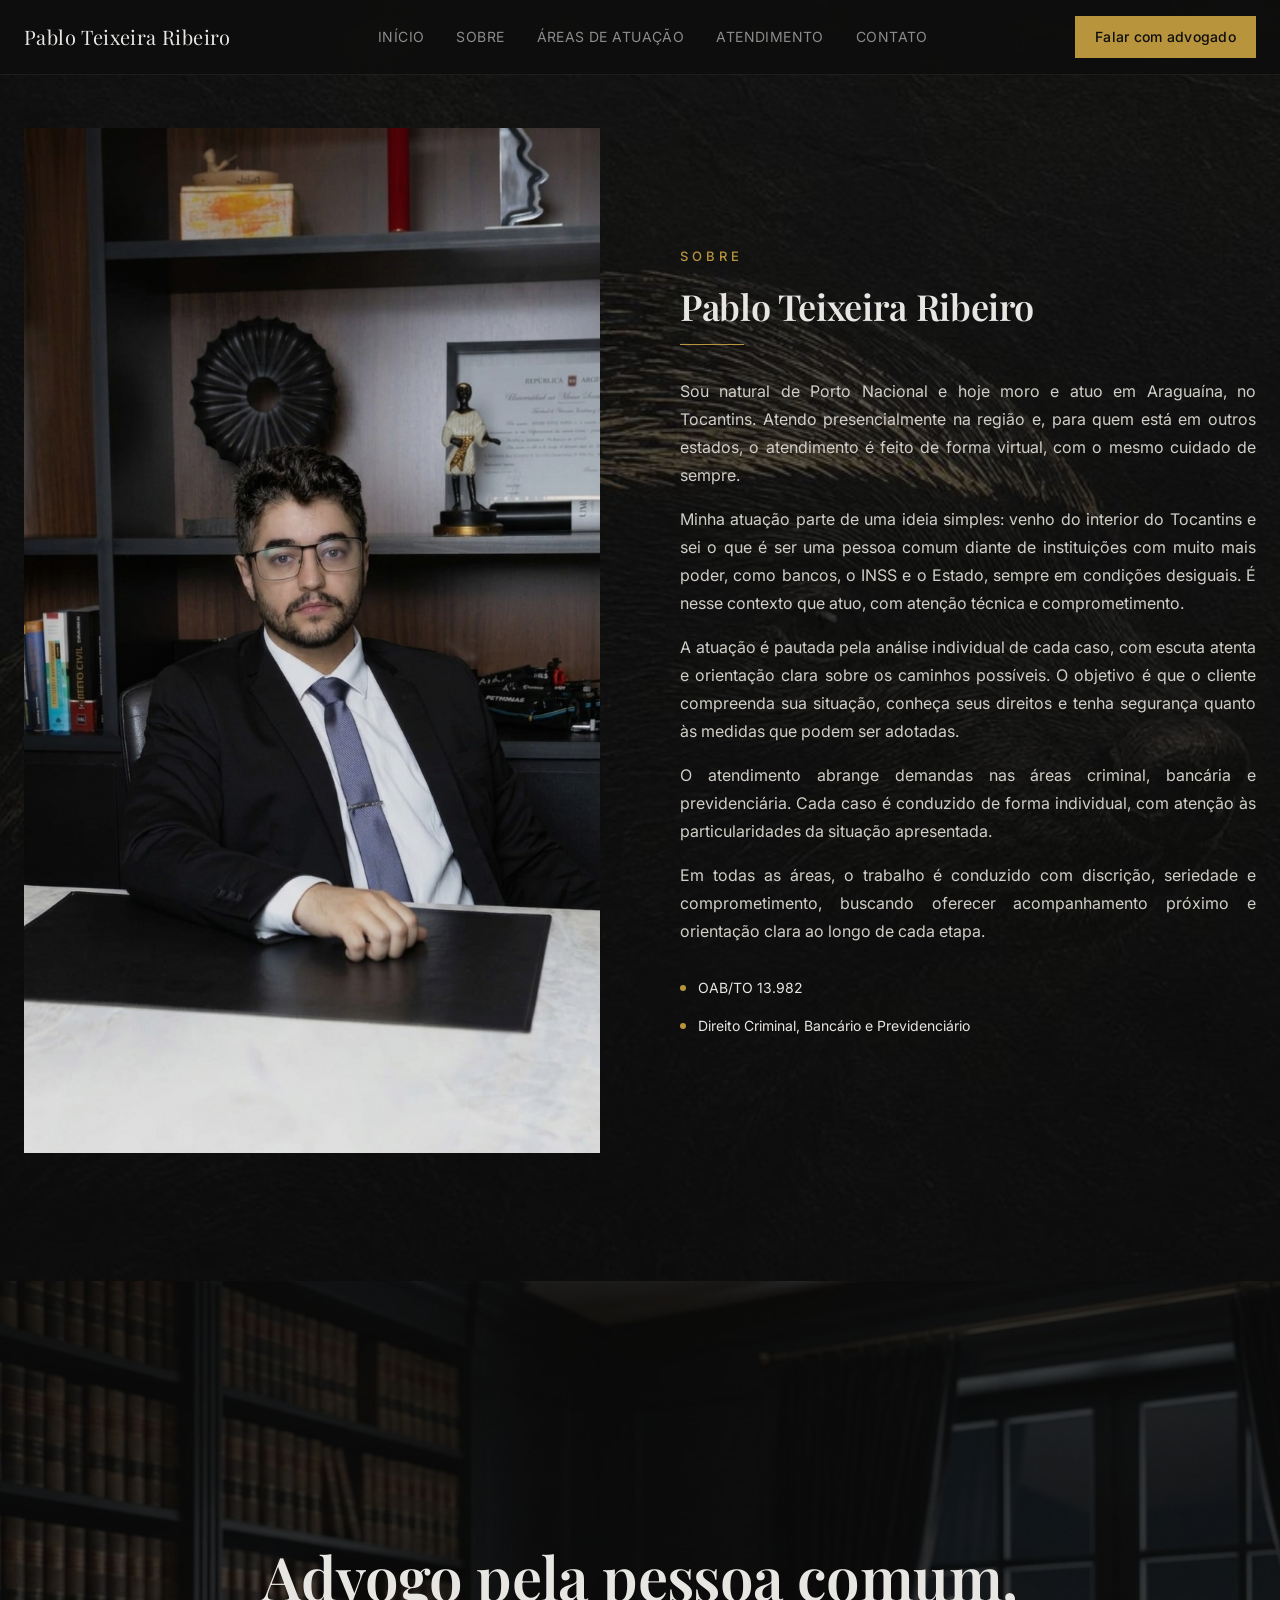
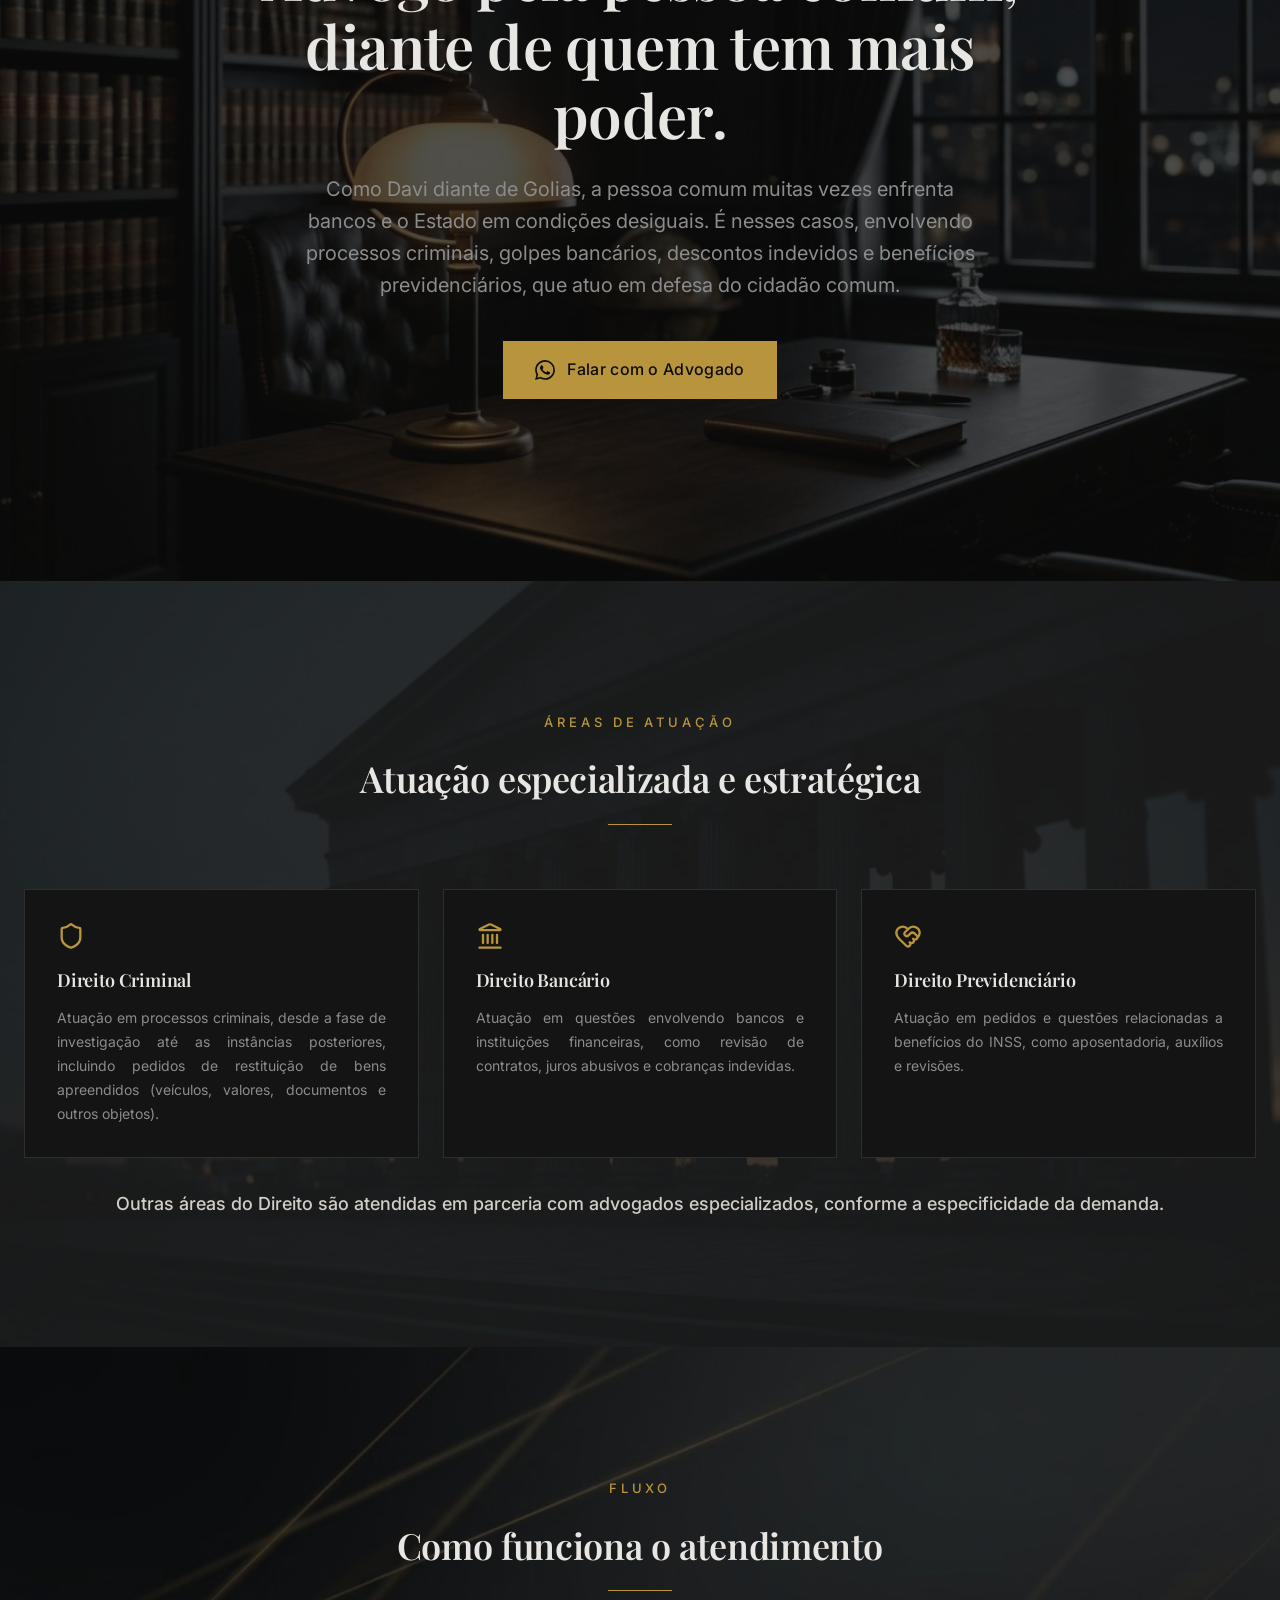
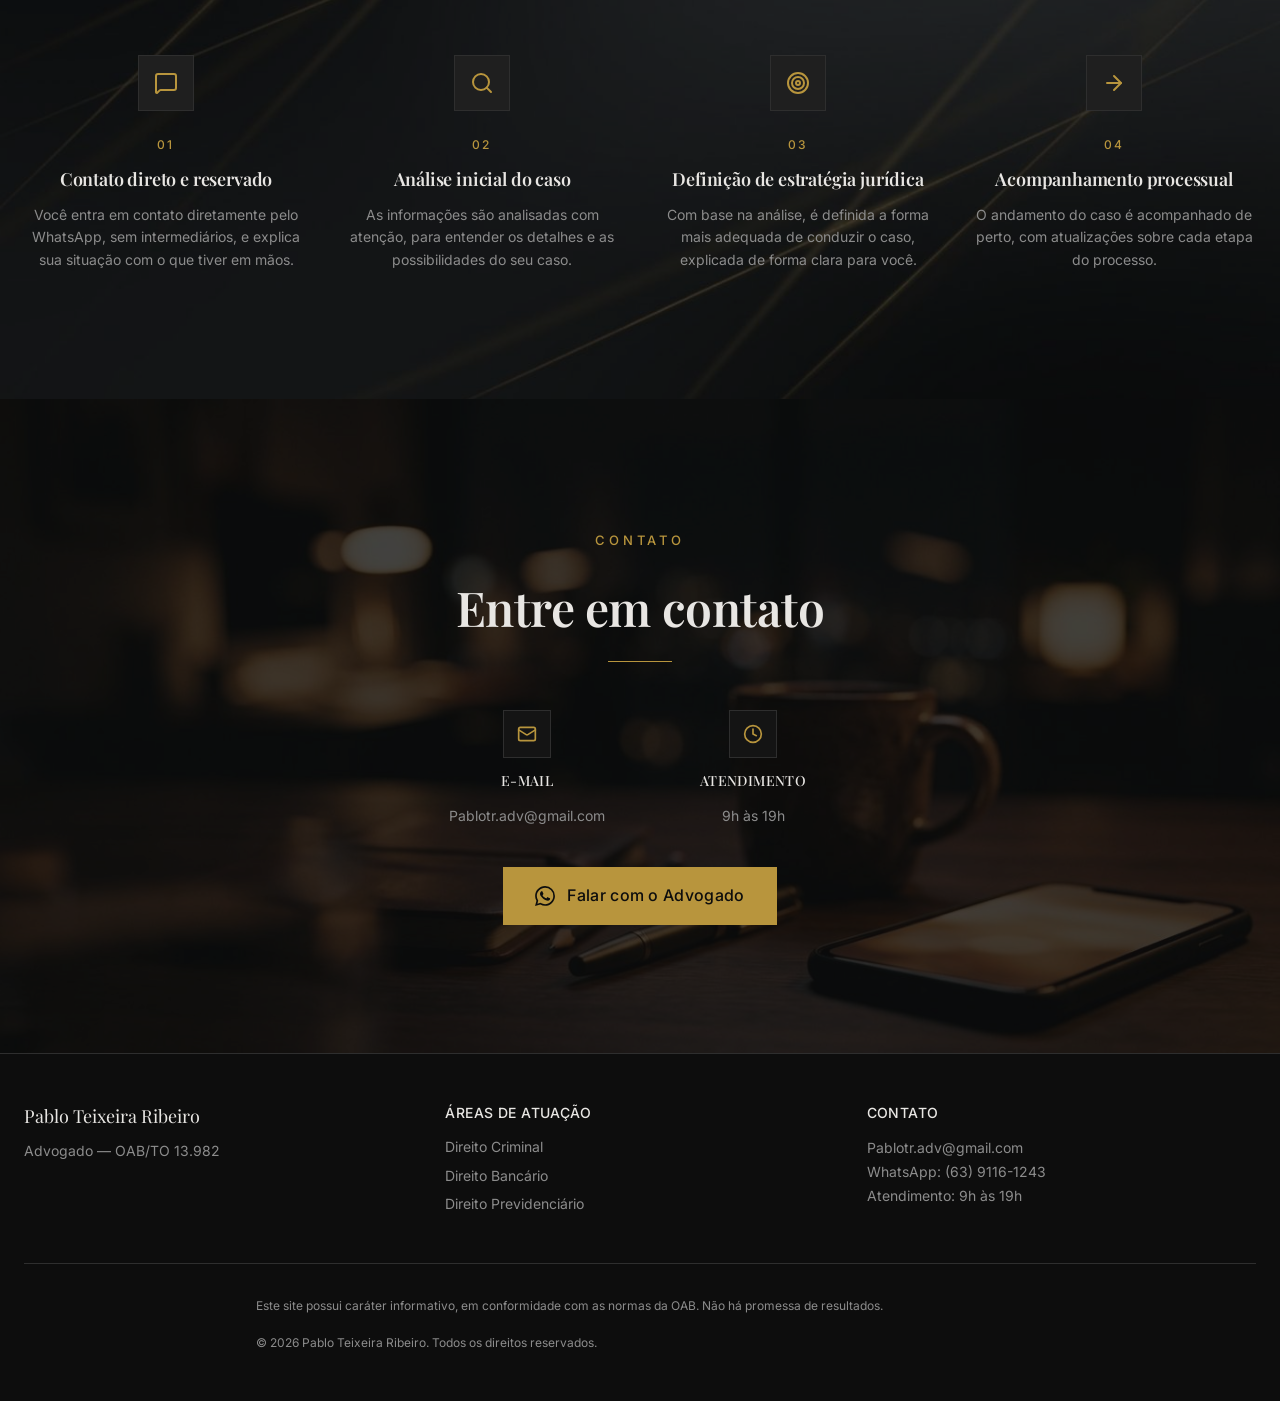
==== index.html @ 89f7073a "Add files via upload" ====
<!DOCTYPE html>
<html lang="pt-BR">
<head>
<meta charset="UTF-8">
<meta name="viewport" content="width=device-width, initial-scale=1, viewport-fit=cover">
<title>Pablo Teixeira Ribeiro | Advocacia Estratégica</title>
<meta name="description" content="Pablo Teixeira Ribeiro - Advocacia estratégica e personalizada. Defesa técnica com compromisso real com o seu caso. Entre em contato agora.">
<link rel="preconnect" href="https://fonts.googleapis.com">
<link rel="preconnect" href="https://fonts.gstatic.com" crossorigin>
<link href="https://fonts.googleapis.com/css2?family=Playfair+Display:wght@500;600;700&family=Inter:wght@400;500;600;700&display=swap" rel="stylesheet">
<style>
  :root{
    --background:#0D0D0D;
    --foreground:#E8E6E3;
    --card:#141414;
    --primary:#B8953D;
    --primary-foreground:#0D0D0D;
    --secondary:#1F1F1F;
    --secondary-foreground:#D1CEC7;
    --muted-foreground:#8C8C8C;
    --border:#2E2E2E;
    --gold:#B8953D;
    --gold-light:#C9B582;
  }
  *{box-sizing:border-box;margin:0;padding:0;}
  html{scroll-behavior:smooth;}
  body{
    font-family:'Inter',sans-serif;
    background:var(--background);
    color:var(--foreground);
    line-height:1.6;
    -webkit-font-smoothing:antialiased;
  }
  h1,h2,h3{font-family:'Playfair Display',serif;font-weight:600;letter-spacing:-0.01em;}
  a{color:inherit;text-decoration:none;}
  img{display:block;max-width:100%;}
  .wrap{max-width:1280px;margin:0 auto;padding:0 24px;}
  .eyebrow{font-size:13px;letter-spacing:0.3em;text-transform:uppercase;color:var(--gold);font-weight:500;}
  .divider{margin-top:16px;width:64px;height:1px;background:var(--gold);}
  .divider.center{margin-left:auto;margin-right:auto;}

  /* Botões */
  .btn{
    display:inline-flex;align-items:center;gap:12px;
    padding:16px 32px;font-size:16px;font-weight:500;letter-spacing:0.02em;
    border:none;cursor:pointer;transition:background .3s ease, transform .2s ease, border-color .3s ease;
  }
  .btn svg{width:20px;height:20px;flex-shrink:0;}
  .btn-primary{background:var(--primary);color:var(--primary-foreground);}
  .btn-primary:hover{background:#a8853a;}
  .btn-outline{background:transparent;color:var(--foreground);border:1px solid rgba(232,230,227,0.2);}
  .btn-outline:hover{border-color:rgba(232,230,227,0.4);background:rgba(232,230,227,0.05);}
  .btn-row{margin-top:40px;display:flex;flex-wrap:wrap;align-items:center;justify-content:center;gap:16px;}

  /* NAV */
  header{
    position:fixed;top:0;left:0;right:0;z-index:50;
    background:rgba(13,13,13,0.8);
    backdrop-filter:blur(10px);
    border-bottom:1px solid rgba(46,46,46,0.5);
  }
  nav{display:flex;align-items:center;justify-content:space-between;padding:16px 0;}
  .logo{font-family:'Playfair Display',serif;font-size:20px;letter-spacing:0.02em;color:var(--foreground);}
  .nav-links{display:none;align-items:center;gap:32px;list-style:none;}
  .nav-links a{font-size:14px;color:var(--muted-foreground);letter-spacing:0.03em;text-transform:uppercase;transition:color .3s ease;}
  .nav-links a:hover{color:var(--foreground);}
  .nav-cta{display:none;background:var(--primary);color:var(--primary-foreground);padding:10px 20px;font-size:14px;font-weight:500;letter-spacing:0.02em;}
  .nav-cta:hover{background:#a8853a;}
  .nav-toggle{background:none;border:none;color:var(--foreground);cursor:pointer;padding:4px;}
  .nav-toggle svg{width:24px;height:24px;}
  .mobile-menu{display:none;background:var(--background);border-top:1px solid rgba(46,46,46,0.5);padding:16px 24px 24px;}
  .mobile-menu.open{display:block;}
  .mobile-menu ul{list-style:none;display:flex;flex-direction:column;gap:16px;padding-top:8px;}
  .mobile-menu a{font-size:14px;color:var(--muted-foreground);letter-spacing:0.03em;text-transform:uppercase;}
  .mobile-menu .nav-cta{display:inline-flex;margin-top:16px;}
  @media (min-width:768px){
    .nav-links{display:flex;}
    .nav-cta{display:inline-flex;}
    .nav-toggle{display:none;}
  }

  /* HERO */
  .hero{
    position:relative;min-height:100vh;display:flex;align-items:center;justify-content:center;
    overflow:hidden;text-align:center;
    background:var(--background);
  }
  .hero-bg{position:absolute;inset:0;width:100%;height:100%;object-fit:cover;}
  .hero-overlay{position:absolute;inset:0;background:rgba(13,13,13,0.72);}
  .hero-inner{position:relative;z-index:1;max-width:896px;margin:0 auto;padding:80px 24px 0;}
  .hero h1{font-size:clamp(34px,5vw,60px);line-height:1.15;color:var(--foreground);}
  .hero .lead{margin-top:24px;font-size:clamp(18px,2vw,20px);color:var(--muted-foreground);max-width:672px;margin-left:auto;margin-right:auto;line-height:1.6;}

  section{padding:96px 0;}
  @media (min-width:768px){ section{padding:128px 0;} }
  .bg-secondary{background:var(--secondary);}

  /* SOBRE */
  .sobre-section{position:relative;overflow:hidden;}
  .sobre-bg{position:absolute;inset:0;width:100%;height:100%;object-fit:cover;opacity:0.6;}
  .sobre-overlay{position:absolute;inset:0;background:rgba(13,13,13,0.35);}
  .about-grid{position:relative;z-index:1;display:grid;grid-template-columns:1fr;gap:48px;align-items:center;}
  .about-photo{position:relative;overflow:hidden;}
  .about-photo img{width:100%;height:auto;display:block;}
  .about-photo::after{content:'';position:absolute;inset:0;background:rgba(13,13,13,0.1);}
  .about-content h2{margin-top:16px;font-size:clamp(28px,3.2vw,36px);color:var(--foreground);line-height:1.2;}
  .about-content p{margin-top:32px;color:var(--secondary-foreground);text-align:left;line-height:1.75;}
  .about-content p + p{margin-top:16px;}
  .credentials{margin-top:32px;display:flex;flex-direction:column;gap:16px;}
  .credential{display:flex;align-items:center;gap:12px;}
  .credential .dot{width:6px;height:6px;border-radius:50%;background:var(--gold);flex-shrink:0;}
  .credential span{font-size:14px;color:var(--foreground);}
  @media (min-width:768px){
    .about-grid{grid-template-columns:1fr 1fr;gap:80px;}
    .about-content p{text-align:justify;hyphens:auto;}
  }

  /* AUTORIDADE */
  .authority{position:relative;overflow:hidden;text-align:center;background:var(--card);border-top:1px solid var(--border);border-bottom:1px solid var(--border);}
  .authority-inner{position:relative;z-index:1;max-width:768px;margin:0 auto;padding:0 24px;}
  .authority h2{margin-top:32px;font-size:clamp(24px,3vw,36px);line-height:1.4;color:var(--foreground);}
  .authority .btn-row{margin-top:40px;justify-content:center;}

  /* SECTION HEAD */
  .section-head{text-align:center;margin-bottom:64px;}
  .section-head h2{margin-top:16px;font-size:clamp(28px,3.2vw,36px);color:var(--foreground);}

  /* ÁREAS */
  .areas-section{position:relative;overflow:hidden;}
  .areas-bg{position:absolute;inset:0;width:100%;height:100%;object-fit:cover;}
  .areas-overlay{position:absolute;inset:0;background:rgba(31,31,31,0.82);}
  .areas-section .wrap{position:relative;z-index:1;}
  .areas-grid{display:flex;flex-wrap:wrap;justify-content:center;gap:24px;}
  .area-card{background:var(--card);border:1px solid var(--border);padding:32px;transition:border-color .5s ease;flex:1 1 100%;}
  .area-card:hover{border-color:rgba(184,149,61,0.4);}
  .area-card.highlight{border-color:rgba(184,149,61,0.3);box-shadow:0 0 0 1px rgba(184,149,61,0.1);}
  .area-top{display:flex;align-items:center;gap:12px;margin-bottom:16px;}
  .area-top svg{width:28px;height:28px;color:var(--gold);flex-shrink:0;}
  .area-badge{font-size:11px;letter-spacing:0.08em;text-transform:uppercase;color:var(--gold-light);background:rgba(184,149,61,0.1);padding:2px 8px;}
  .area-card h3{font-size:18px;color:var(--foreground);margin-bottom:12px;}
  .area-card p{font-size:14px;color:var(--muted-foreground);line-height:1.7;text-align:left;}
  .areas-note{margin-top:32px;text-align:center;font-size:18px;color:var(--secondary-foreground);font-weight:500;}
  @media (min-width:640px){ .area-card{flex:1 1 calc(50% - 12px);max-width:calc(50% - 12px);} .area-card p{text-align:justify;hyphens:auto;} }
  @media (min-width:1024px){ .area-card{flex:1 1 calc(33.333% - 16px);max-width:calc(33.333% - 16px);} }

  /* DIFERENCIAIS */
  .atendimento-section{position:relative;overflow:hidden;}
  .atendimento-bg{position:absolute;inset:0;width:100%;height:100%;object-fit:cover;}
  .atendimento-overlay{position:absolute;inset:0;background:rgba(13,13,13,0.55);}
  .atendimento-section .wrap{position:relative;z-index:1;}
  .diff-intro{max-width:768px;margin:0 auto 96px;text-align:center;}
  .diff-intro h2{margin-top:16px;font-size:clamp(28px,3.2vw,36px);color:var(--foreground);line-height:1.3;}
  .diff-intro p{margin-top:32px;color:var(--muted-foreground);text-align:left;line-height:1.75;}
  .diff-intro p + p{margin-top:16px;}
  .steps-grid{display:grid;grid-template-columns:1fr;gap:32px;}
  .step-card{text-align:center;}
  .step-icon{margin:0 auto;width:56px;height:56px;background:var(--secondary);border:1px solid var(--border);display:flex;align-items:center;justify-content:center;margin-bottom:20px;}
  .step-icon svg{width:24px;height:24px;color:var(--gold);}
  .step-num{font-size:12px;color:var(--gold);letter-spacing:0.2em;font-weight:500;}
  .step-card h3{margin-top:8px;font-size:18px;color:var(--foreground);}
  .step-card p{margin-top:10px;font-size:14px;color:var(--muted-foreground);line-height:1.6;}
  @media (min-width:640px){ .steps-grid{grid-template-columns:1fr 1fr;} .diff-intro p{text-align:justify;hyphens:auto;} }
  @media (min-width:1024px){ .steps-grid{grid-template-columns:repeat(4,1fr);} }

  /* CONTATO */
  .contato-section{position:relative;overflow:hidden;}
  .contato-bg{position:absolute;inset:0;width:100%;height:100%;object-fit:cover;}
  .contato-overlay{position:absolute;inset:0;background:rgba(13,13,13,0.78);}
  .contato-section .wrap{position:relative;z-index:1;}
  .contact-section{text-align:center;}
  .contact-section h2{margin-top:16px;font-size:clamp(28px,4vw,48px);color:var(--foreground);}
  .contact-grid{margin-top:48px;display:grid;grid-template-columns:1fr;gap:32px;max-width:420px;margin-left:auto;margin-right:auto;}
  .contact-item{display:flex;flex-direction:column;align-items:center;gap:12px;}
  .contact-icon{width:48px;height:48px;background:var(--card);border:1px solid var(--border);display:flex;align-items:center;justify-content:center;}
  .contact-icon svg{width:20px;height:20px;color:var(--gold);}
  .contact-item h3{font-size:14px;font-weight:500;color:var(--foreground);text-transform:uppercase;letter-spacing:0.03em;}
  .contact-item p, .contact-item a{font-size:14px;color:var(--muted-foreground);}
  .contact-item a:hover{color:var(--foreground);}
  @media (min-width:640px){ .contact-grid{grid-template-columns:1fr 1fr;} }

  /* FOOTER */
  footer{padding:48px 0;border-top:1px solid var(--border);background:var(--background);}
  .footer-grid{display:grid;grid-template-columns:1fr;gap:32px;}
  .footer-brand span{font-family:'Playfair Display',serif;font-size:18px;color:var(--foreground);}
  .footer-brand p{margin-top:8px;font-size:14px;color:var(--muted-foreground);}
  .footer-col h4{font-size:14px;font-weight:500;color:var(--foreground);text-transform:uppercase;letter-spacing:0.03em;margin-bottom:12px;}
  .footer-col ul{list-style:none;display:flex;flex-direction:column;gap:6px;font-size:14px;color:var(--muted-foreground);}
  .footer-col p{font-size:14px;color:var(--muted-foreground);line-height:1.7;}
  .footer-col a:hover{color:var(--foreground);}
  .footer-bottom{margin-top:48px;padding-top:32px;border-top:1px solid var(--border);text-align:center;}
  .footer-bottom p{font-size:12px;color:var(--muted-foreground);line-height:1.7;max-width:768px;margin:0 auto;text-align:left;}
  .footer-bottom .copy{margin-top:16px;font-size:12px;color:var(--muted-foreground);}
  @media (min-width:640px){ .footer-grid{grid-template-columns:1fr 1fr;} .footer-bottom p{text-align:justify;hyphens:auto;} }
  @media (min-width:1024px){ .footer-grid{grid-template-columns:1fr 1fr 1fr;} }
</style>
</head>
<body>

<header>
  <div class="wrap">
    <nav>
      <a href="#inicio" class="logo">Pablo Teixeira Ribeiro</a>
      <ul class="nav-links">
        <li><a href="#inicio">Início</a></li>
        <li><a href="#sobre">Sobre</a></li>
        <li><a href="#areas">Áreas de Atuação</a></li>
        <li><a href="#atendimento">Atendimento</a></li>
        <li><a href="#contato">Contato</a></li>
      </ul>
      <a href="#contato" class="nav-cta">Falar com advogado</a>
      <button type="button" class="nav-toggle" id="navToggle" aria-label="Abrir menu">
        <svg id="iconMenu" viewBox="0 0 24 24" fill="none" stroke="currentColor" stroke-width="2" stroke-linecap="round" stroke-linejoin="round"><path d="M4 5h16"/><path d="M4 12h16"/><path d="M4 19h16"/></svg>
        <svg id="iconClose" viewBox="0 0 24 24" fill="none" stroke="currentColor" stroke-width="2" stroke-linecap="round" stroke-linejoin="round" style="display:none;"><path d="M18 6 6 18"/><path d="m6 6 12 12"/></svg>
      </button>
    </nav>
  </div>
  <div class="mobile-menu" id="mobileMenu">
    <ul>
      <li><a href="#inicio">Início</a></li>
      <li><a href="#sobre">Sobre</a></li>
      <li><a href="#areas">Áreas de Atuação</a></li>
      <li><a href="#atendimento">Atendimento</a></li>
      <li><a href="#contato">Contato</a></li>
    </ul>
    <a href="#contato" class="nav-cta">Falar com advogado</a>
  </div>
</header>

<section id="sobre" class="sobre-section">
  <img class="sobre-bg" src="[data-uri]" alt="">
  <div class="sobre-overlay"></div>
  <div class="wrap about-grid">
    <div class="about-photo">
      <img src="[data-uri]" alt="Retrato profissional do advogado">
    </div>
    <div class="about-content">
      <span class="eyebrow">Sobre</span>
      <h2>Pablo Teixeira Ribeiro</h2>
      <div class="divider"></div>
      <p>Sou natural de Porto Nacional e hoje moro e atuo em Araguaína, no Tocantins. Atendo presencialmente na região e, para quem está em outros estados, o atendimento é feito de forma virtual, com o mesmo cuidado de sempre.</p>
      <p>Minha atuação parte de uma ideia simples: venho do interior do Tocantins e sei o que é ser uma pessoa comum diante de instituições com muito mais poder, como bancos, o INSS e o Estado, sempre em condições desiguais. É nesse contexto que atuo, com atenção técnica e comprometimento.</p>
      <p>A atuação é pautada pela análise individual de cada caso, com escuta atenta e orientação clara sobre os caminhos possíveis. O objetivo é que o cliente compreenda sua situação, conheça seus direitos e tenha segurança quanto às medidas que podem ser adotadas.</p>
      <p>O atendimento abrange demandas nas áreas criminal, bancária e previdenciária. Cada caso é conduzido de forma individual, com atenção às particularidades da situação apresentada.</p>
      <p>Em todas as áreas, o trabalho é conduzido com discrição, seriedade e comprometimento, buscando oferecer acompanhamento próximo e orientação clara ao longo de cada etapa.</p>
      <div class="credentials">
        <div class="credential"><div class="dot"></div><span>OAB/TO 13.982</span></div>
        <div class="credential"><div class="dot"></div><span>Direito Criminal, Bancário e Previdenciário</span></div>
      </div>
    </div>
  </div>
</section>

<section id="inicio" class="hero">
  <img class="hero-bg" src="[data-uri]" alt="">
  <div class="hero-overlay"></div>
  <div class="hero-inner">
    <h1>Advogo pela pessoa comum, diante de quem tem mais poder.</h1>
    <p class="lead">Como Davi diante de Golias, a pessoa comum muitas vezes enfrenta bancos e o Estado em condições desiguais. É nesses casos, envolvendo processos criminais, golpes bancários, descontos indevidos e benefícios previdenciários, que atuo em defesa do cidadão comum.</p>
    <div class="btn-row">
      <a class="btn btn-primary" href="https://wa.me/556391161243" target="_blank" rel="noopener noreferrer">
        <svg viewBox="0 0 24 24" fill="currentColor"><path d="M17.472 14.382c-.297-.149-1.758-.867-2.03-.967-.273-.099-.471-.148-.67.15-.197.297-.767.966-.94 1.164-.173.199-.347.223-.644.075-.297-.15-1.255-.463-2.39-1.475-.883-.788-1.48-1.761-1.653-2.059-.173-.297-.018-.458.13-.606.134-.133.298-.347.446-.52.149-.174.198-.298.298-.497.099-.198.05-.371-.025-.52-.075-.149-.669-1.612-.916-2.207-.242-.579-.487-.5-.669-.51-.173-.008-.371-.01-.57-.01-.198 0-.52.074-.792.372-.272.297-1.04 1.016-1.04 2.479 0 1.462 1.065 2.875 1.213 3.074.149.198 2.096 3.2 5.077 4.487.709.306 1.262.489 1.694.625.712.227 1.36.195 1.871.118.571-.085 1.758-.719 2.006-1.413.248-.694.248-1.289.173-1.413-.074-.124-.272-.198-.57-.347m-5.421 7.403h-.004a9.87 9.87 0 01-5.031-1.378l-.361-.214-3.741.982.998-3.648-.235-.374a9.86 9.86 0 01-1.51-5.26c.001-5.45 4.436-9.884 9.888-9.884 2.64 0 5.122 1.03 6.988 2.898a9.825 9.825 0 012.893 6.994c-.003 5.45-4.437 9.884-9.885 9.884m8.413-18.297A11.815 11.815 0 0012.05 0C5.495 0 .16 5.335.157 11.892c0 2.096.547 4.142 1.588 5.945L.057 24l6.305-1.654a11.882 11.882 0 005.683 1.448h.005c6.554 0 11.89-5.335 11.893-11.893a11.821 11.821 0 00-3.48-8.413z"/></svg>
        Falar com o Advogado
      </a>
    </div>
  </div>
</section>

<section id="areas" class="bg-secondary areas-section">
  <img class="areas-bg" src="[data-uri]" alt="">
  <div class="areas-overlay"></div>
  <div class="wrap">
    <div class="section-head">
      <span class="eyebrow">Áreas de Atuação</span>
      <h2>Atuação especializada e estratégica</h2>
      <div class="divider center"></div>
    </div>
    <div class="areas-grid">
      <div class="area-card">
        <div class="area-top">
          <svg viewBox="0 0 24 24" fill="none" stroke="currentColor" stroke-width="2" stroke-linecap="round" stroke-linejoin="round"><path d="M20 13c0 5-3.5 7.5-7.66 8.95a1 1 0 0 1-.67-.01C7.5 20.5 4 18 4 13V6a1 1 0 0 1 1-1c2 0 4.5-1.2 6.24-2.72a1.17 1.17 0 0 1 1.52 0C14.51 3.81 17 5 19 5a1 1 0 0 1 1 1z"/></svg>
        </div>
        <h3>Direito Criminal</h3>
        <p>Atuação em processos criminais, desde a fase de investigação até as instâncias posteriores, incluindo pedidos de restituição de bens apreendidos (veículos, valores, documentos e outros objetos).</p>
      </div>
      <div class="area-card">
        <div class="area-top">
          <svg viewBox="0 0 24 24" fill="none" stroke="currentColor" stroke-width="2" stroke-linecap="round" stroke-linejoin="round"><path d="M10 18v-7"/><path d="M11.119 2.205a2 2 0 0 1 1.762 0l7.84 3.846A.5.5 0 0 1 20.5 7h-17a.5.5 0 0 1-.22-.949z"/><path d="M14 18v-7"/><path d="M18 18v-7"/><path d="M3 22h18"/><path d="M6 18v-7"/></svg>
        </div>
        <h3>Direito Bancário</h3>
        <p>Atuação em questões envolvendo bancos e instituições financeiras, como revisão de contratos, juros abusivos e cobranças indevidas.</p>
      </div>
      <div class="area-card">
        <div class="area-top">
          <svg viewBox="0 0 24 24" fill="none" stroke="currentColor" stroke-width="2" stroke-linecap="round" stroke-linejoin="round"><path d="M19.414 14.414C21 12.828 22 11.5 22 9.5a5.5 5.5 0 0 0-9.591-3.676.6.6 0 0 1-.818.001A5.5 5.5 0 0 0 2 9.5c0 2.3 1.5 4 3 5.5l5.535 5.362a2 2 0 0 0 2.879.052 2.12 2.12 0 0 0-.004-3 2.124 2.124 0 1 0 3-3 2.124 2.124 0 0 0 3.004 0 2 2 0 0 0 0-2.828l-1.881-1.882a2.41 2.41 0 0 0-3.409 0l-1.71 1.71a2 2 0 0 1-2.828 0 2 2 0 0 1 0-2.828l2.823-2.762"/></svg>
        </div>
        <h3>Direito Previdenciário</h3>
        <p>Atuação em pedidos e questões relacionadas a benefícios do INSS, como aposentadoria, auxílios e revisões.</p>
      </div>
    </div>
    <p class="areas-note">Outras áreas do Direito são atendidas em parceria com advogados especializados, conforme a especificidade da demanda.</p>
  </div>
</section>

<section id="atendimento" class="atendimento-section">
  <img class="atendimento-bg" src="[data-uri]" alt="">
  <div class="atendimento-overlay"></div>
  <div class="wrap">
    <div class="section-head">
      <span class="eyebrow">Fluxo</span>
      <h2>Como funciona o atendimento</h2>
      <div class="divider center"></div>
    </div>
    <div class="steps-grid">
      <div class="step-card">
        <div class="step-icon"><svg viewBox="0 0 24 24" fill="none" stroke="currentColor" stroke-width="2" stroke-linecap="round" stroke-linejoin="round"><path d="M22 17a2 2 0 0 1-2 2H6.828a2 2 0 0 0-1.414.586l-2.202 2.202A.71.71 0 0 1 2 21.286V5a2 2 0 0 1 2-2h16a2 2 0 0 1 2 2z"/></svg></div>
        <span class="step-num">01</span>
        <h3>Contato direto e reservado</h3>
        <p>Você entra em contato diretamente pelo WhatsApp, sem intermediários, e explica sua situação com o que tiver em mãos.</p>
      </div>
      <div class="step-card">
        <div class="step-icon"><svg viewBox="0 0 24 24" fill="none" stroke="currentColor" stroke-width="2" stroke-linecap="round" stroke-linejoin="round"><path d="m21 21-4.34-4.34"/><circle cx="11" cy="11" r="8"/></svg></div>
        <span class="step-num">02</span>
        <h3>Análise inicial do caso</h3>
        <p>As informações são analisadas com atenção, para entender os detalhes e as possibilidades do seu caso.</p>
      </div>
      <div class="step-card">
        <div class="step-icon"><svg viewBox="0 0 24 24" fill="none" stroke="currentColor" stroke-width="2" stroke-linecap="round" stroke-linejoin="round"><circle cx="12" cy="12" r="10"/><circle cx="12" cy="12" r="6"/><circle cx="12" cy="12" r="2"/></svg></div>
        <span class="step-num">03</span>
        <h3>Definição de estratégia jurídica</h3>
        <p>Com base na análise, é definida a forma mais adequada de conduzir o caso, explicada de forma clara para você.</p>
      </div>
      <div class="step-card">
        <div class="step-icon"><svg viewBox="0 0 24 24" fill="none" stroke="currentColor" stroke-width="2" stroke-linecap="round" stroke-linejoin="round"><path d="M5 12h14"/><path d="m12 5 7 7-7 7"/></svg></div>
        <span class="step-num">04</span>
        <h3>Acompanhamento processual</h3>
        <p>O andamento do caso é acompanhado de perto, com atualizações sobre cada etapa do processo.</p>
      </div>
    </div>
  </div>
</section>

<section id="contato" class="bg-secondary contact-section contato-section">
  <img class="contato-bg" src="[data-uri]" alt="">
  <div class="contato-overlay"></div>
  <div class="wrap">
    <span class="eyebrow">Contato</span>
    <h2>Entre em contato</h2>
    <div class="divider center"></div>
    <div class="contact-grid">
      <div class="contact-item">
        <div class="contact-icon"><svg viewBox="0 0 24 24" fill="none" stroke="currentColor" stroke-width="2" stroke-linecap="round" stroke-linejoin="round"><path d="m22 7-8.991 5.727a2 2 0 0 1-2.009 0L2 7"/><rect x="2" y="4" width="20" height="16" rx="2"/></svg></div>
        <h3>E-mail</h3>
        <a href="mailto:Pablotr.adv@gmail.com">Pablotr.adv@gmail.com</a>
      </div>
      <div class="contact-item">
        <div class="contact-icon"><svg viewBox="0 0 24 24" fill="none" stroke="currentColor" stroke-width="2" stroke-linecap="round" stroke-linejoin="round"><circle cx="12" cy="12" r="10"/><path d="M12 6v6l4 2"/></svg></div>
        <h3>Atendimento</h3>
        <p>9h às 19h</p>
      </div>
    </div>
    <div class="btn-row">
      <a class="btn btn-primary" href="https://wa.me/556391161243" target="_blank" rel="noopener noreferrer">
        <svg viewBox="0 0 24 24" fill="currentColor"><path d="M17.472 14.382c-.297-.149-1.758-.867-2.03-.967-.273-.099-.471-.148-.67.15-.197.297-.767.966-.94 1.164-.173.199-.347.223-.644.075-.297-.15-1.255-.463-2.39-1.475-.883-.788-1.48-1.761-1.653-2.059-.173-.297-.018-.458.13-.606.134-.133.298-.347.446-.52.149-.174.198-.298.298-.497.099-.198.05-.371-.025-.52-.075-.149-.669-1.612-.916-2.207-.242-.579-.487-.5-.669-.51-.173-.008-.371-.01-.57-.01-.198 0-.52.074-.792.372-.272.297-1.04 1.016-1.04 2.479 0 1.462 1.065 2.875 1.213 3.074.149.198 2.096 3.2 5.077 4.487.709.306 1.262.489 1.694.625.712.227 1.36.195 1.871.118.571-.085 1.758-.719 2.006-1.413.248-.694.248-1.289.173-1.413-.074-.124-.272-.198-.57-.347m-5.421 7.403h-.004a9.87 9.87 0 01-5.031-1.378l-.361-.214-3.741.982.998-3.648-.235-.374a9.86 9.86 0 01-1.51-5.26c.001-5.45 4.436-9.884 9.888-9.884 2.64 0 5.122 1.03 6.988 2.898a9.825 9.825 0 012.893 6.994c-.003 5.45-4.437 9.884-9.885 9.884m8.413-18.297A11.815 11.815 0 0012.05 0C5.495 0 .16 5.335.157 11.892c0 2.096.547 4.142 1.588 5.945L.057 24l6.305-1.654a11.882 11.882 0 005.683 1.448h.005c6.554 0 11.89-5.335 11.893-11.893a11.821 11.821 0 00-3.48-8.413z"/></svg>
        Falar com o Advogado
      </a>
    </div>
  </div>
</section>

<footer>
  <div class="wrap">
    <div class="footer-grid">
      <div class="footer-col footer-brand">
        <span>Pablo Teixeira Ribeiro</span>
        <p>Advogado &mdash; OAB/TO 13.982</p>
      </div>
      <div class="footer-col">
        <h4>Áreas de Atuação</h4>
        <ul>
          <li>Direito Criminal</li>
          <li>Direito Bancário</li>
          <li>Direito Previdenciário</li>
        </ul>
      </div>
      <div class="footer-col">
        <h4>Contato</h4>
        <p>
          Pablotr.adv@gmail.com<br>
          <a href="https://wa.me/556391161243" target="_blank" rel="noopener noreferrer">WhatsApp: (63) 9116-1243</a><br>
          Atendimento: 9h às 19h
        </p>
      </div>
    </div>
    <div class="footer-bottom">
      <p>Este site possui caráter informativo, em conformidade com as normas da OAB. Não há promessa de resultados.</p>
      <p class="copy">&copy; <span id="year"></span> Pablo Teixeira Ribeiro. Todos os direitos reservados.</p>
    </div>
  </div>
</footer>

<script>
  document.getElementById('year').textContent = new Date().getFullYear();
  const navToggle = document.getElementById('navToggle');
  const mobileMenu = document.getElementById('mobileMenu');
  const iconMenu = document.getElementById('iconMenu');
  const iconClose = document.getElementById('iconClose');
  navToggle.addEventListener('click', () => {
    const isOpen = mobileMenu.classList.toggle('open');
    iconMenu.style.display = isOpen ? 'none' : 'block';
    iconClose.style.display = isOpen ? 'block' : 'none';
  });
  document.querySelectorAll('.mobile-menu a').forEach(a => {
    a.addEventListener('click', () => {
      mobileMenu.classList.remove('open');
      iconMenu.style.display = 'block';
      iconClose.style.display = 'none';
    });
  });
</script>

</body>
</html>
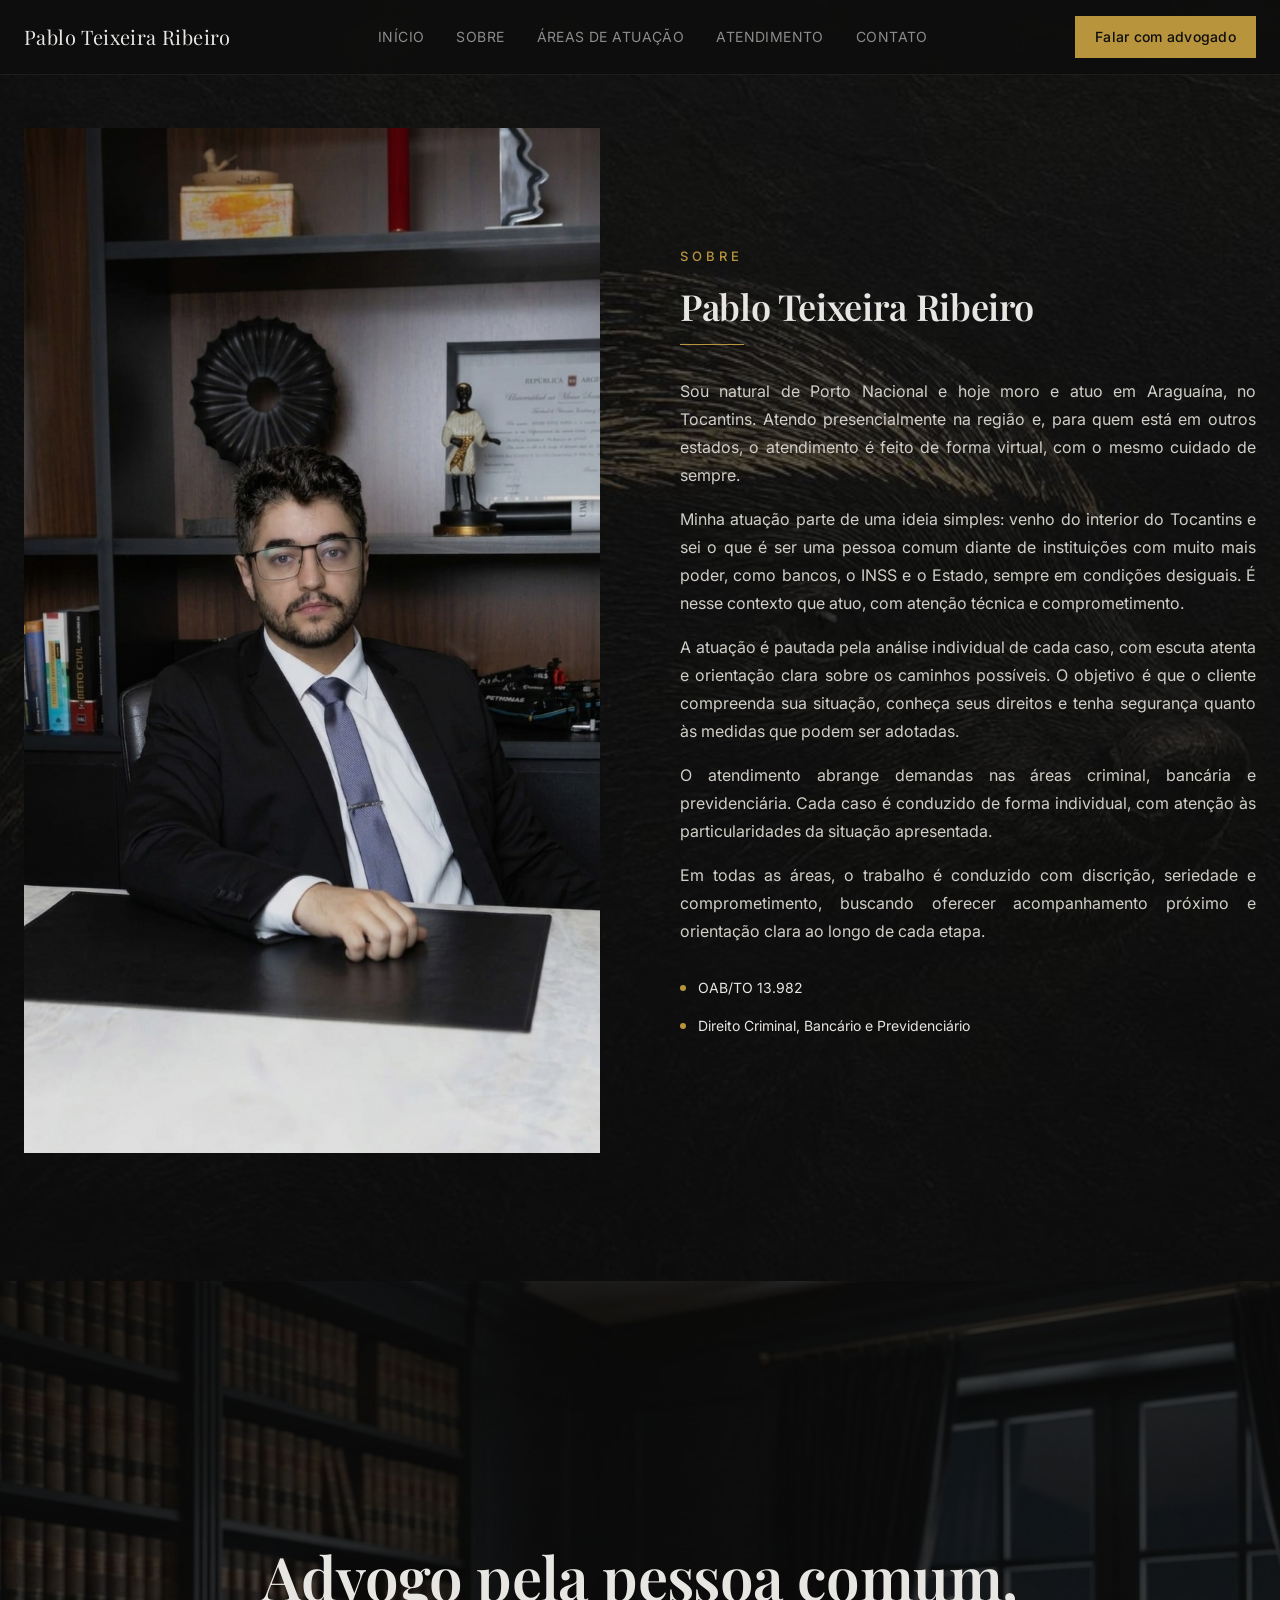
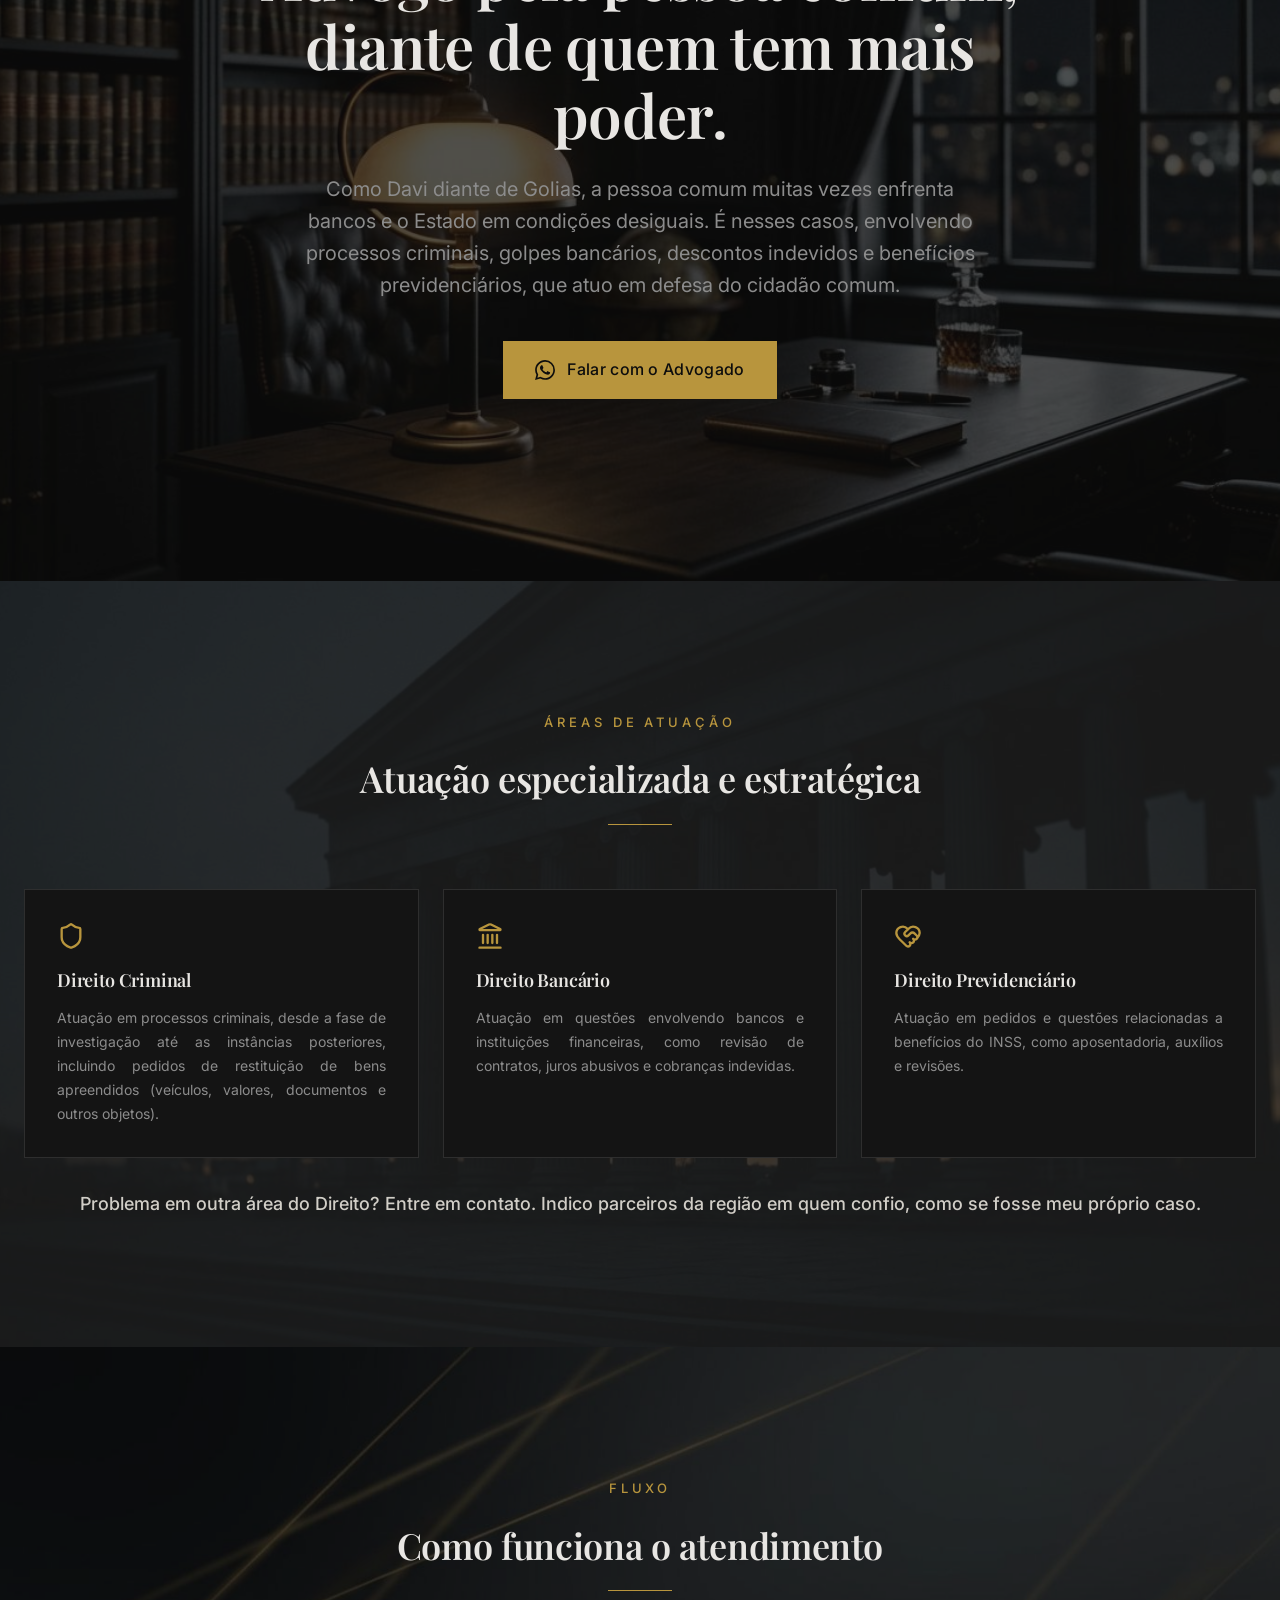
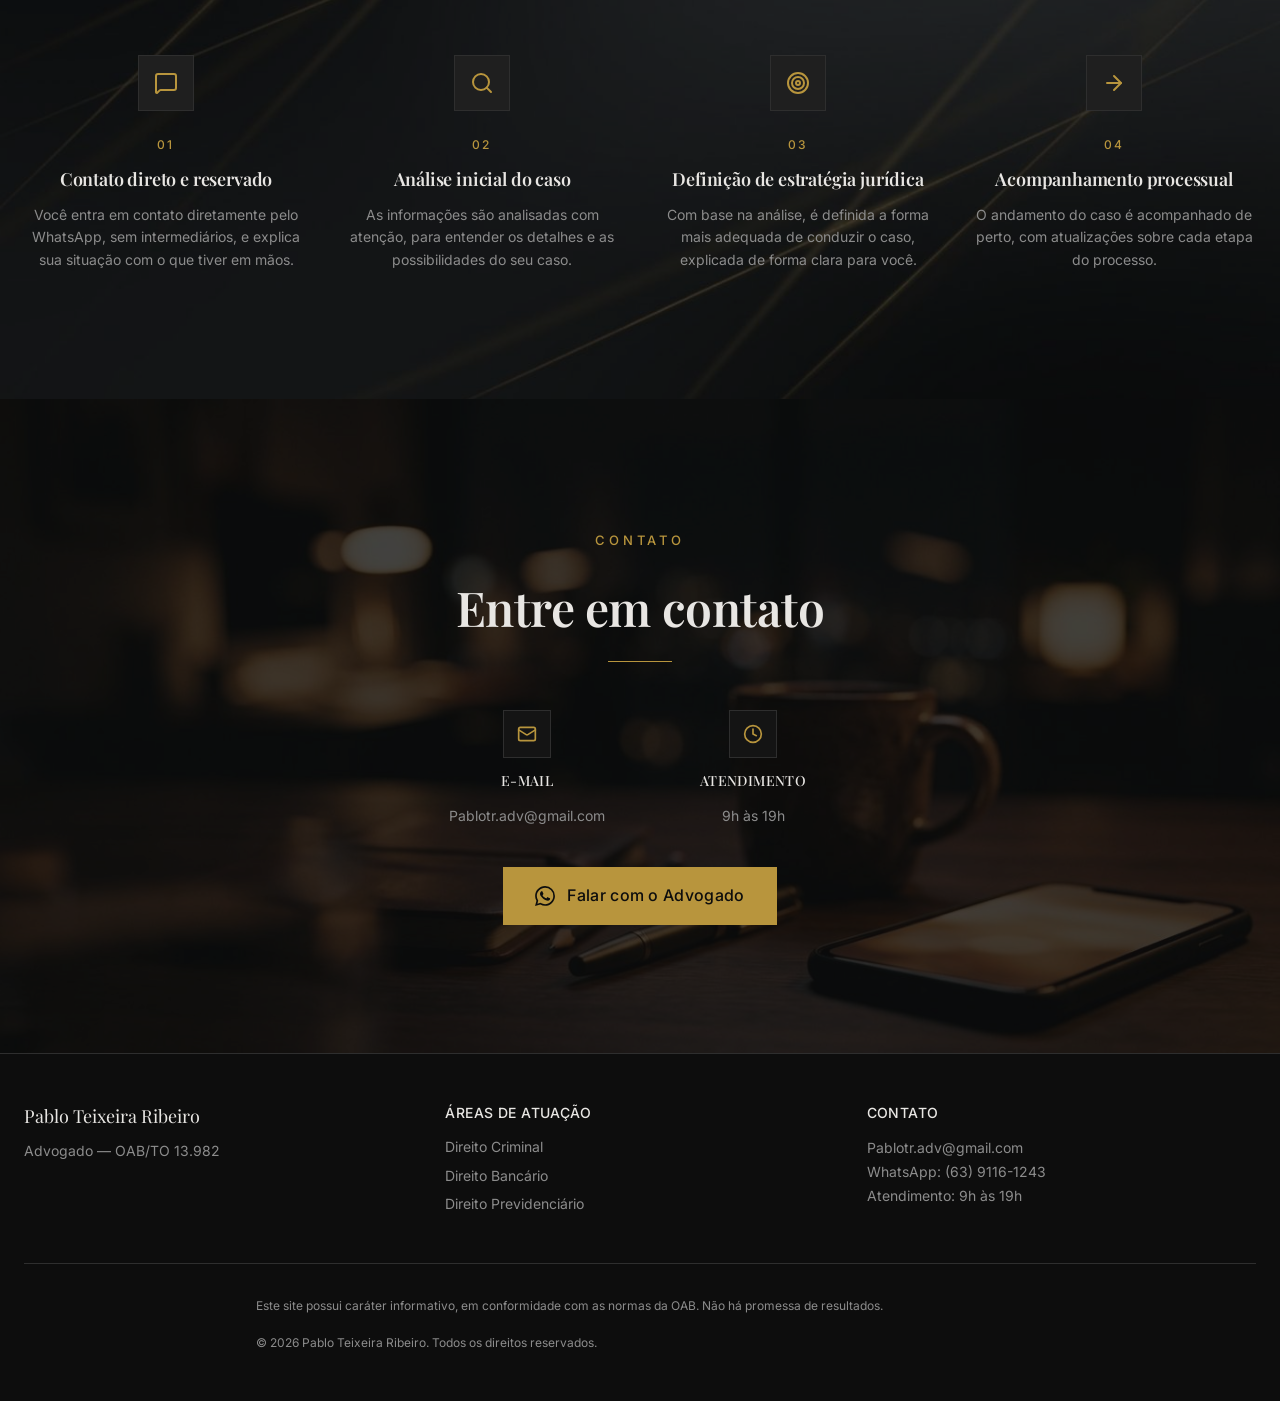
==== commit a7c7c5f6: "Add files via upload" ====
--- a/index.html
+++ b/index.html
@@ -297,7 +297,7 @@
         <p>Atuação em pedidos e questões relacionadas a benefícios do INSS, como aposentadoria, auxílios e revisões.</p>
       </div>
     </div>
-    <p class="areas-note">Outras áreas do Direito são atendidas em parceria com advogados especializados, conforme a especificidade da demanda.</p>
+    <p class="areas-note">Problema em outra área do Direito? Entre em contato. Indico parceiros da região em quem confio, como se fosse meu próprio caso.</p>
   </div>
 </section>
 
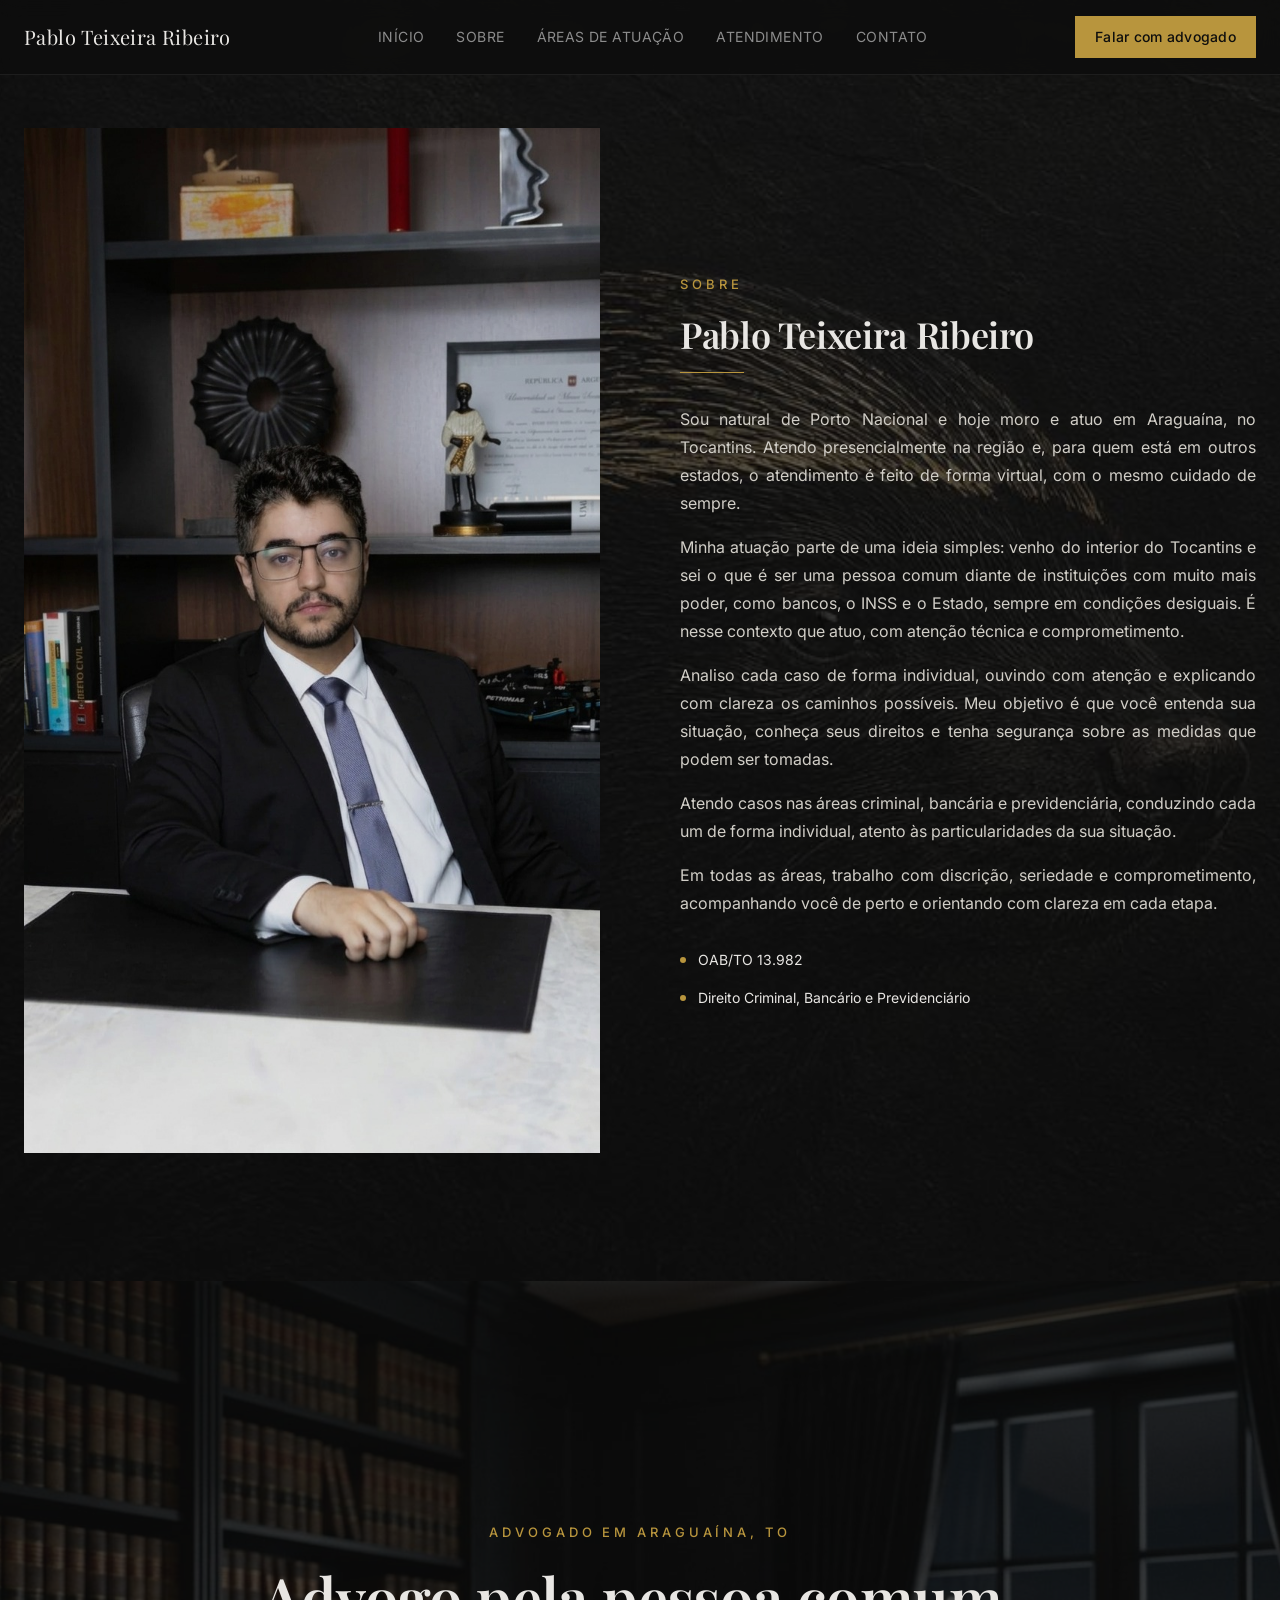
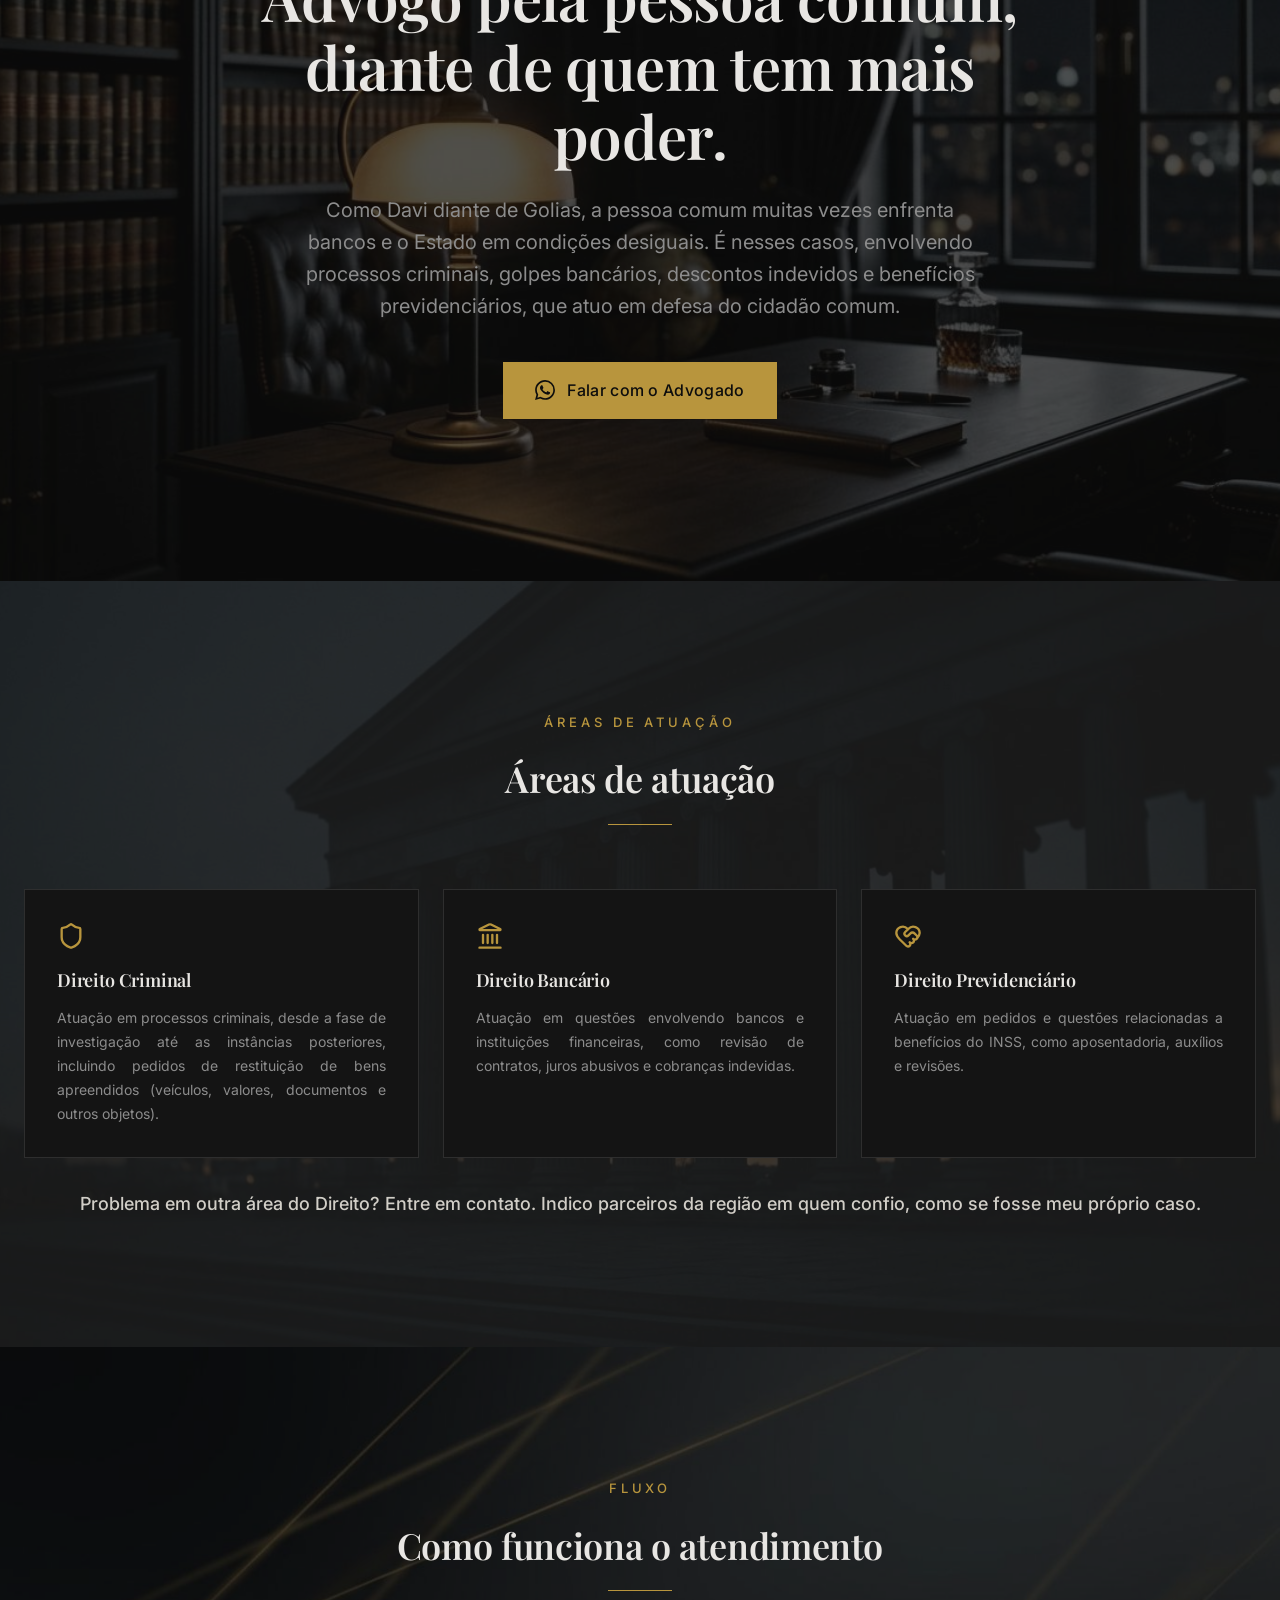
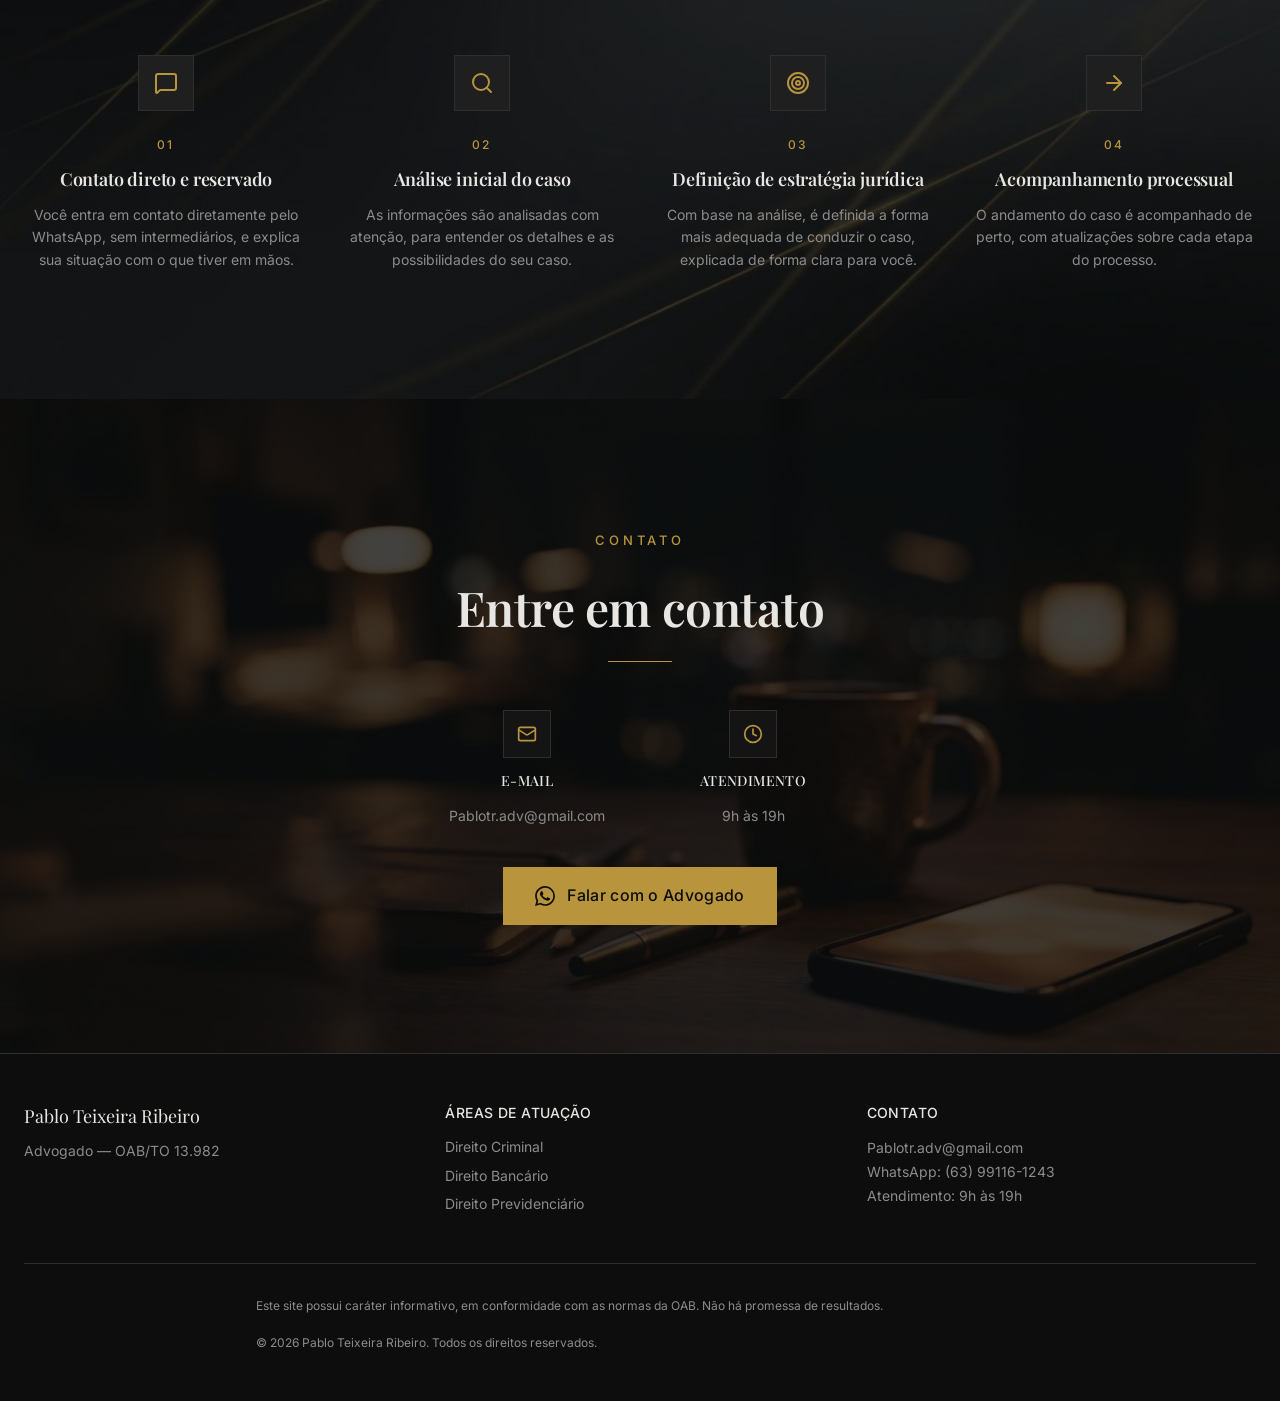
==== commit 7b181514: "Add files via upload" ====
--- a/index.html
+++ b/index.html
@@ -3,8 +3,40 @@
 <head>
 <meta charset="UTF-8">
 <meta name="viewport" content="width=device-width, initial-scale=1, viewport-fit=cover">
-<title>Pablo Teixeira Ribeiro | Advocacia Estratégica</title>
-<meta name="description" content="Pablo Teixeira Ribeiro - Advocacia estratégica e personalizada. Defesa técnica com compromisso real com o seu caso. Entre em contato agora.">
+<title>Pablo Teixeira Ribeiro | Advogado em Araguaína, TO</title>
+<meta name="description" content="Advogado em Araguaína (TO) nas áreas criminal, bancária e previdenciária. Atendimento presencial e virtual.">
+<link rel="canonical" href="https://www.pabloteixeira.adv.br/">
+<meta property="og:type" content="website">
+<meta property="og:site_name" content="Pablo Teixeira Ribeiro">
+<meta property="og:locale" content="pt_BR">
+<meta property="og:title" content="Pablo Teixeira Ribeiro | Advogado em Araguaína, TO">
+<meta property="og:description" content="Advogado em Araguaína (TO) nas áreas criminal, bancária e previdenciária. Atendimento presencial e virtual.">
+<meta property="og:url" content="https://www.pabloteixeira.adv.br/">
+<meta property="og:image" content="https://www.pabloteixeira.adv.br/og-image.jpg">
+<meta property="og:image:width" content="1200">
+<meta property="og:image:height" content="630">
+<meta name="twitter:card" content="summary_large_image">
+<meta name="twitter:image" content="https://www.pabloteixeira.adv.br/og-image.jpg">
+<link rel="icon" href="/favicon.ico" sizes="any">
+<link rel="apple-touch-icon" href="/apple-touch-icon.png">
+<script type="application/ld+json">
+{
+  "@context": "https://schema.org",
+  "@type": "Attorney",
+  "name": "Pablo Teixeira Ribeiro",
+  "url": "https://www.pabloteixeira.adv.br/",
+  "image": "https://www.pabloteixeira.adv.br/og-image.jpg",
+  "identifier": "OAB/TO 13.982",
+  "telephone": "+55-63-99116-1243",
+  "email": "Pablotr.adv@gmail.com",
+  "address": {
+    "@type": "PostalAddress",
+    "addressLocality": "Araguaína",
+    "addressRegion": "TO",
+    "addressCountry": "BR"
+  }
+}
+</script>
 <link rel="preconnect" href="https://fonts.googleapis.com">
 <link rel="preconnect" href="https://fonts.gstatic.com" crossorigin>
 <link href="https://fonts.googleapis.com/css2?family=Playfair+Display:wght@500;600;700&family=Inter:wght@400;500;600;700&display=swap" rel="stylesheet">
@@ -87,6 +119,7 @@
   }
   .hero-bg{position:absolute;inset:0;width:100%;height:100%;object-fit:cover;}
   .hero-overlay{position:absolute;inset:0;background:rgba(13,13,13,0.72);}
+  .hero-eyebrow{display:block;margin-bottom:20px;}
   .hero-inner{position:relative;z-index:1;max-width:896px;margin:0 auto;padding:80px 24px 0;}
   .hero h1{font-size:clamp(34px,5vw,60px);line-height:1.15;color:var(--foreground);}
   .hero .lead{margin-top:24px;font-size:clamp(18px,2vw,20px);color:var(--muted-foreground);max-width:672px;margin-left:auto;margin-right:auto;line-height:1.6;}
@@ -103,7 +136,7 @@
   .about-photo{position:relative;overflow:hidden;}
   .about-photo img{width:100%;height:auto;display:block;}
   .about-photo::after{content:'';position:absolute;inset:0;background:rgba(13,13,13,0.1);}
-  .about-content h2{margin-top:16px;font-size:clamp(28px,3.2vw,36px);color:var(--foreground);line-height:1.2;}
+  .about-content h2,.about-name{margin-top:16px;font-family:'Playfair Display',serif;font-weight:600;letter-spacing:-0.01em;font-size:clamp(28px,3.2vw,36px);color:var(--foreground);line-height:1.2;}
   .about-content p{margin-top:32px;color:var(--secondary-foreground);text-align:left;line-height:1.75;}
   .about-content p + p{margin-top:16px;}
   .credentials{margin-top:32px;display:flex;flex-direction:column;gap:16px;}
@@ -231,17 +264,17 @@
   <div class="sobre-overlay"></div>
   <div class="wrap about-grid">
     <div class="about-photo">
-      <img src="[data-uri]" alt="Retrato profissional do advogado">
+      <img src="[data-uri]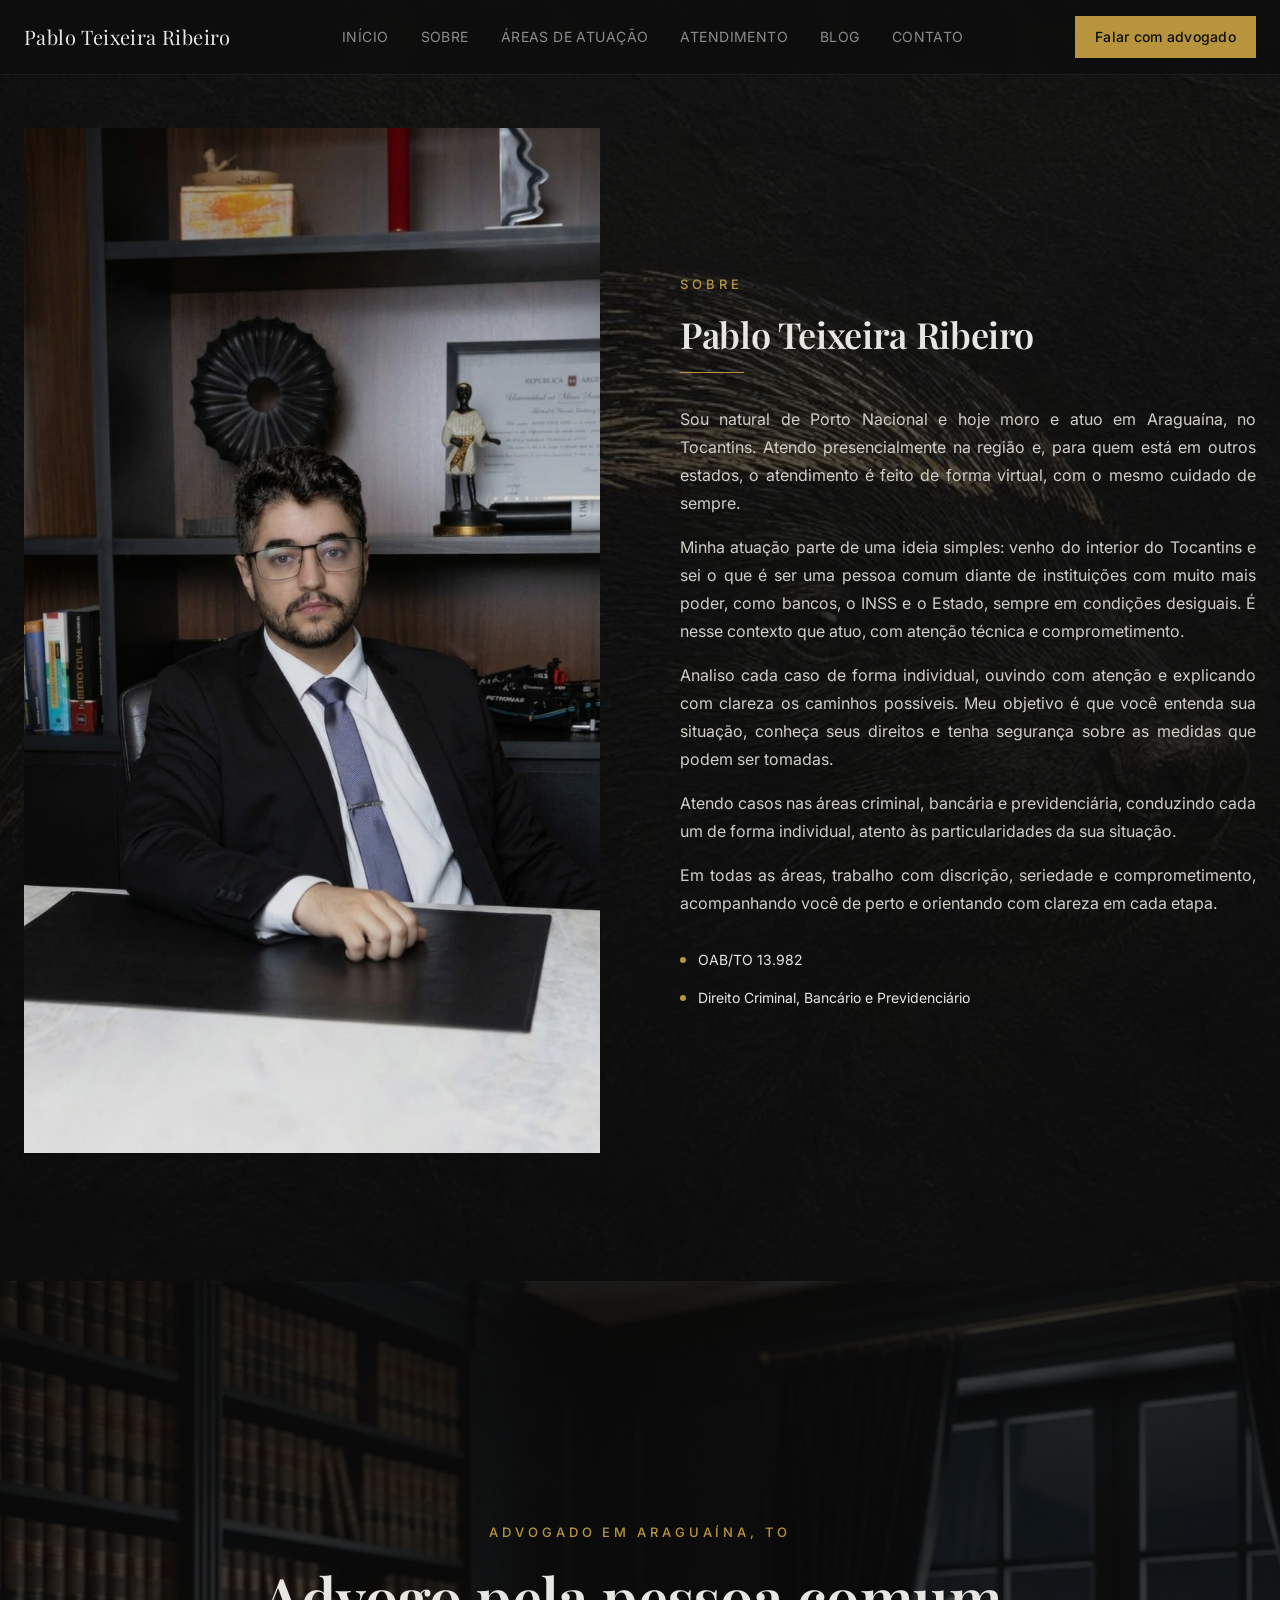
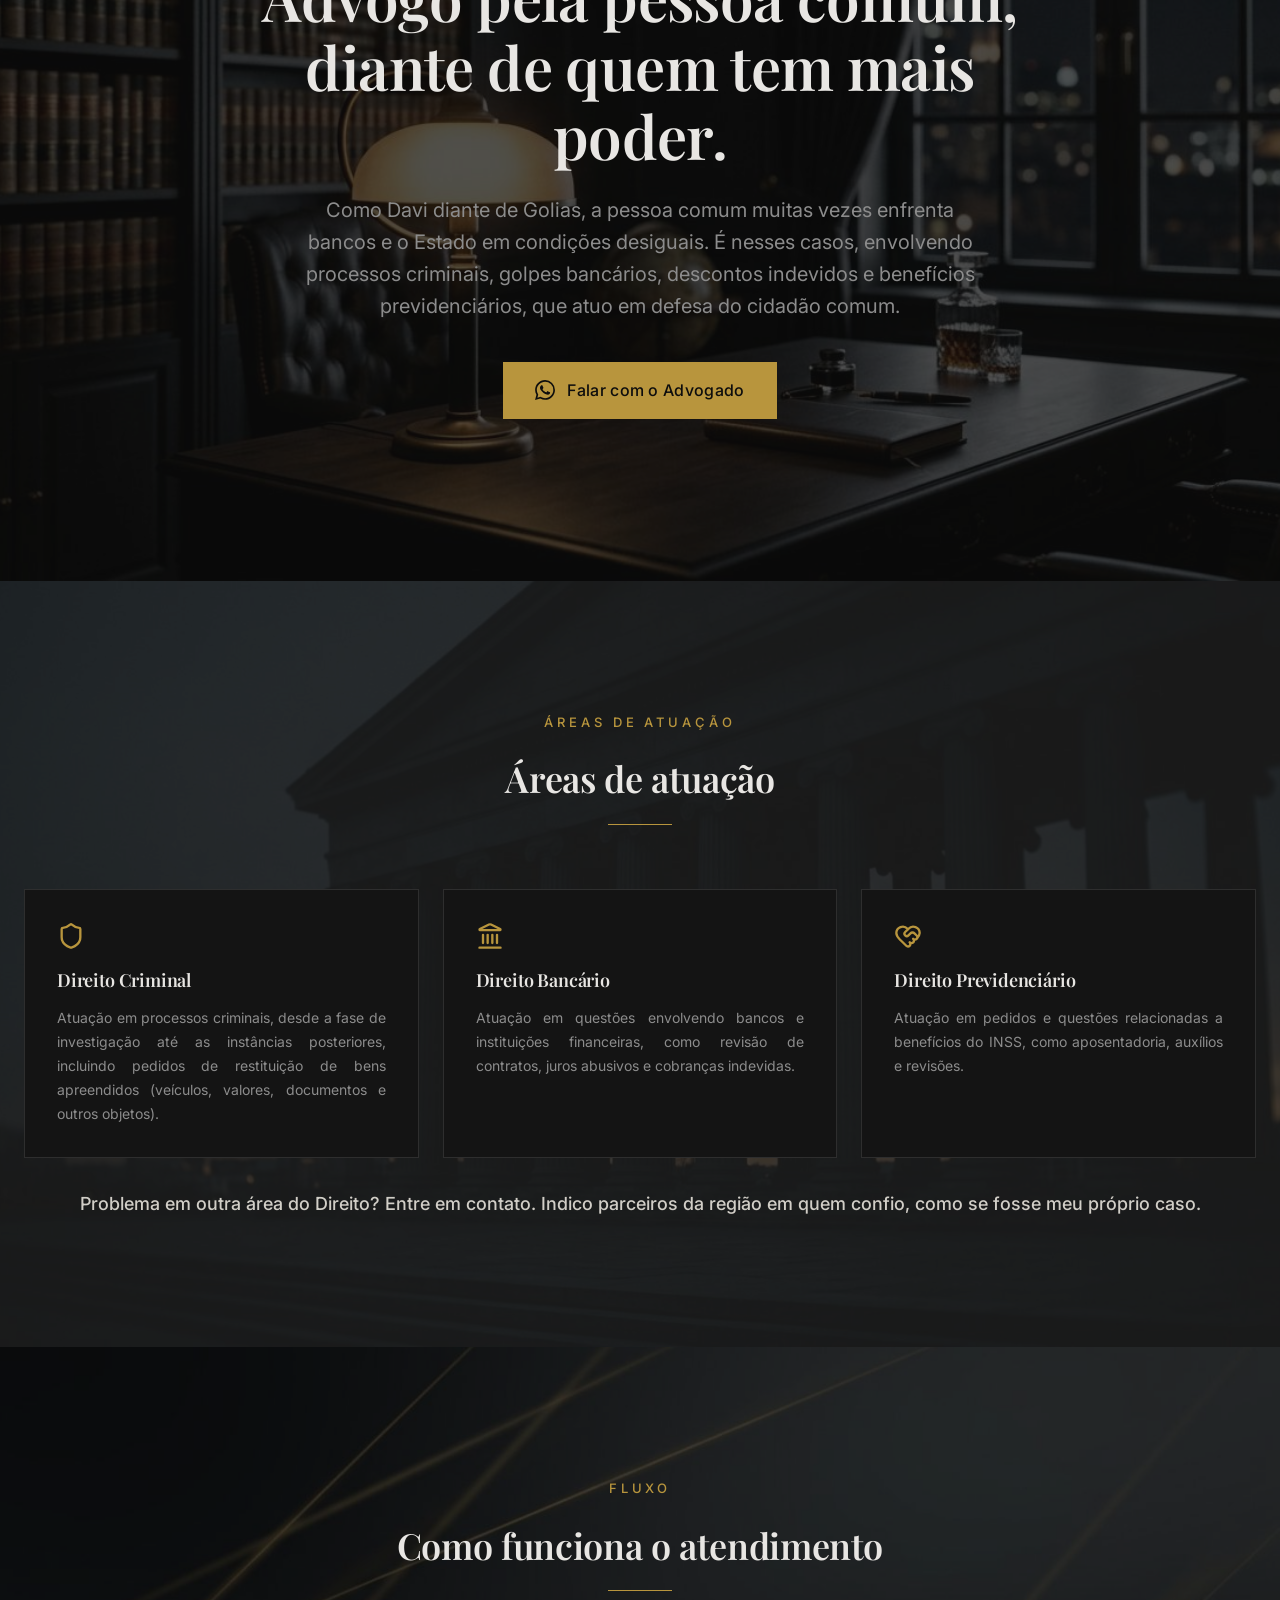
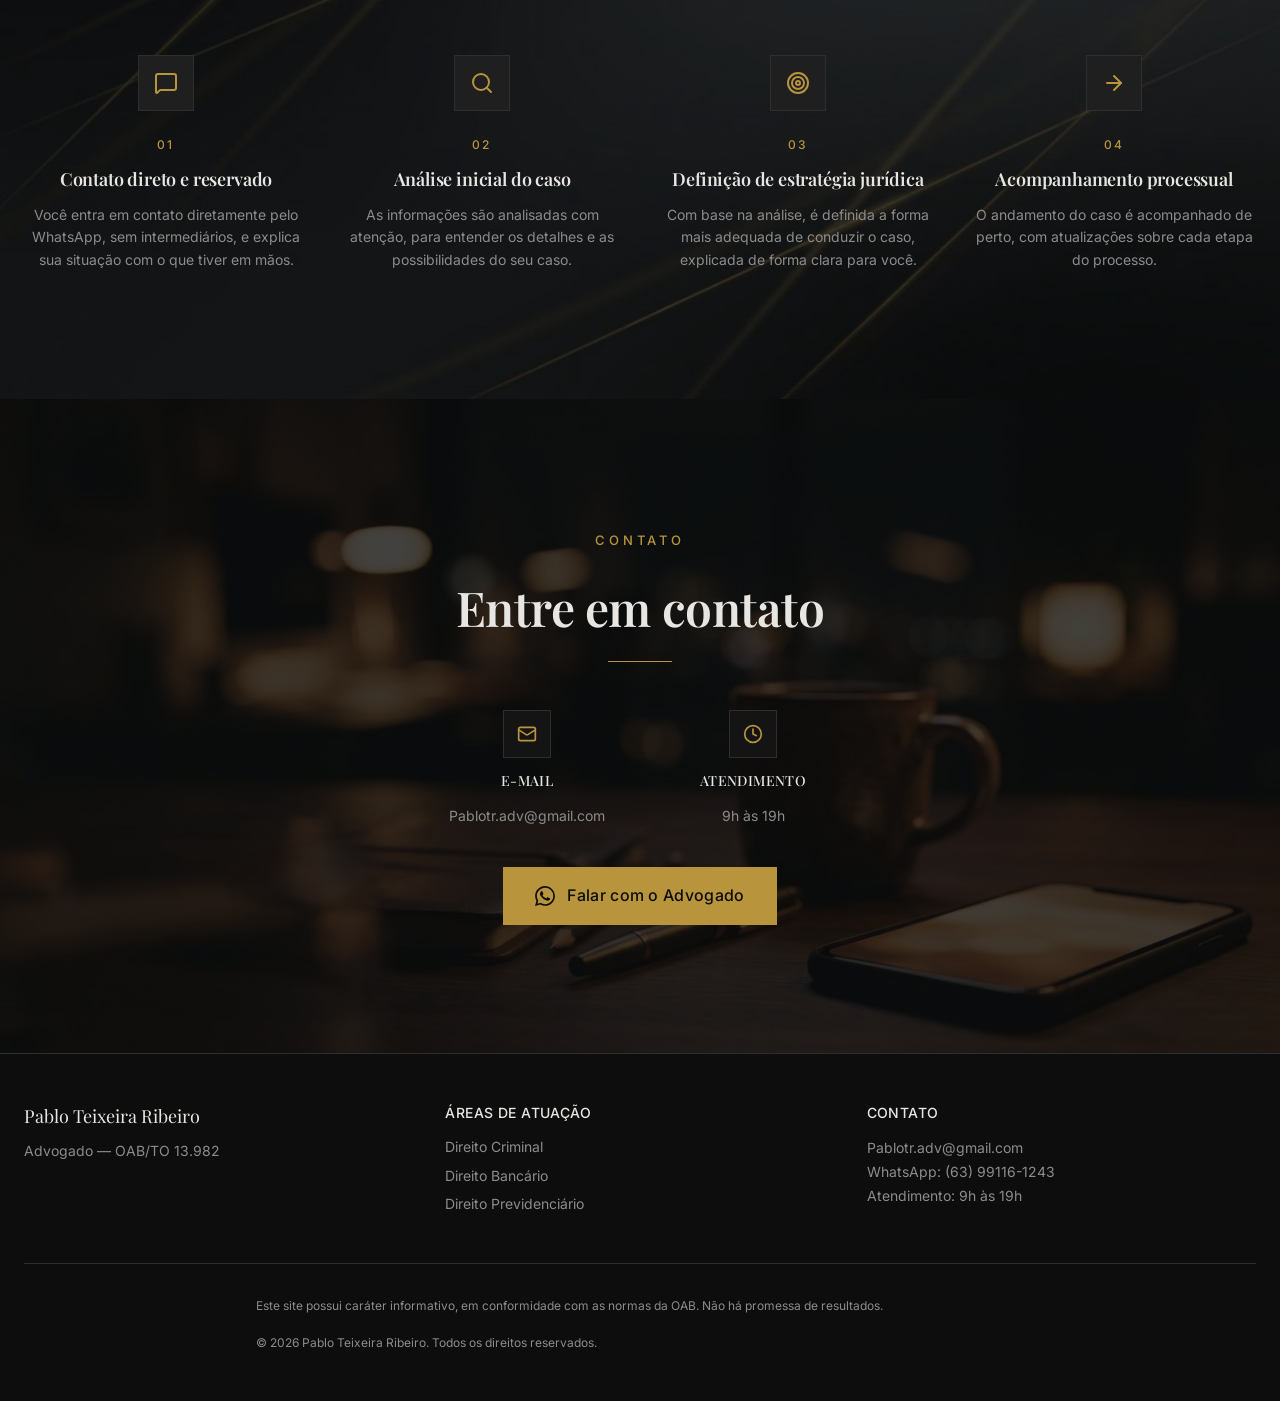
==== commit 8683f75d: "Adiciona blog com índice lateral interativo nos artigos - Página /blog/ com lista de artigos - Model" ====
--- a/index.html
+++ b/index.html
@@ -238,6 +238,7 @@
         <li><a href="#sobre">Sobre</a></li>
         <li><a href="#areas">Áreas de Atuação</a></li>
         <li><a href="#atendimento">Atendimento</a></li>
+        <li><a href="/blog/">Blog</a></li>
         <li><a href="#contato">Contato</a></li>
       </ul>
       <a href="#contato" class="nav-cta">Falar com advogado</a>
@@ -253,6 +254,7 @@
       <li><a href="#sobre">Sobre</a></li>
       <li><a href="#areas">Áreas de Atuação</a></li>
       <li><a href="#atendimento">Atendimento</a></li>
+      <li><a href="/blog/">Blog</a></li>
       <li><a href="#contato">Contato</a></li>
     </ul>
     <a href="#contato" class="nav-cta">Falar com advogado</a>
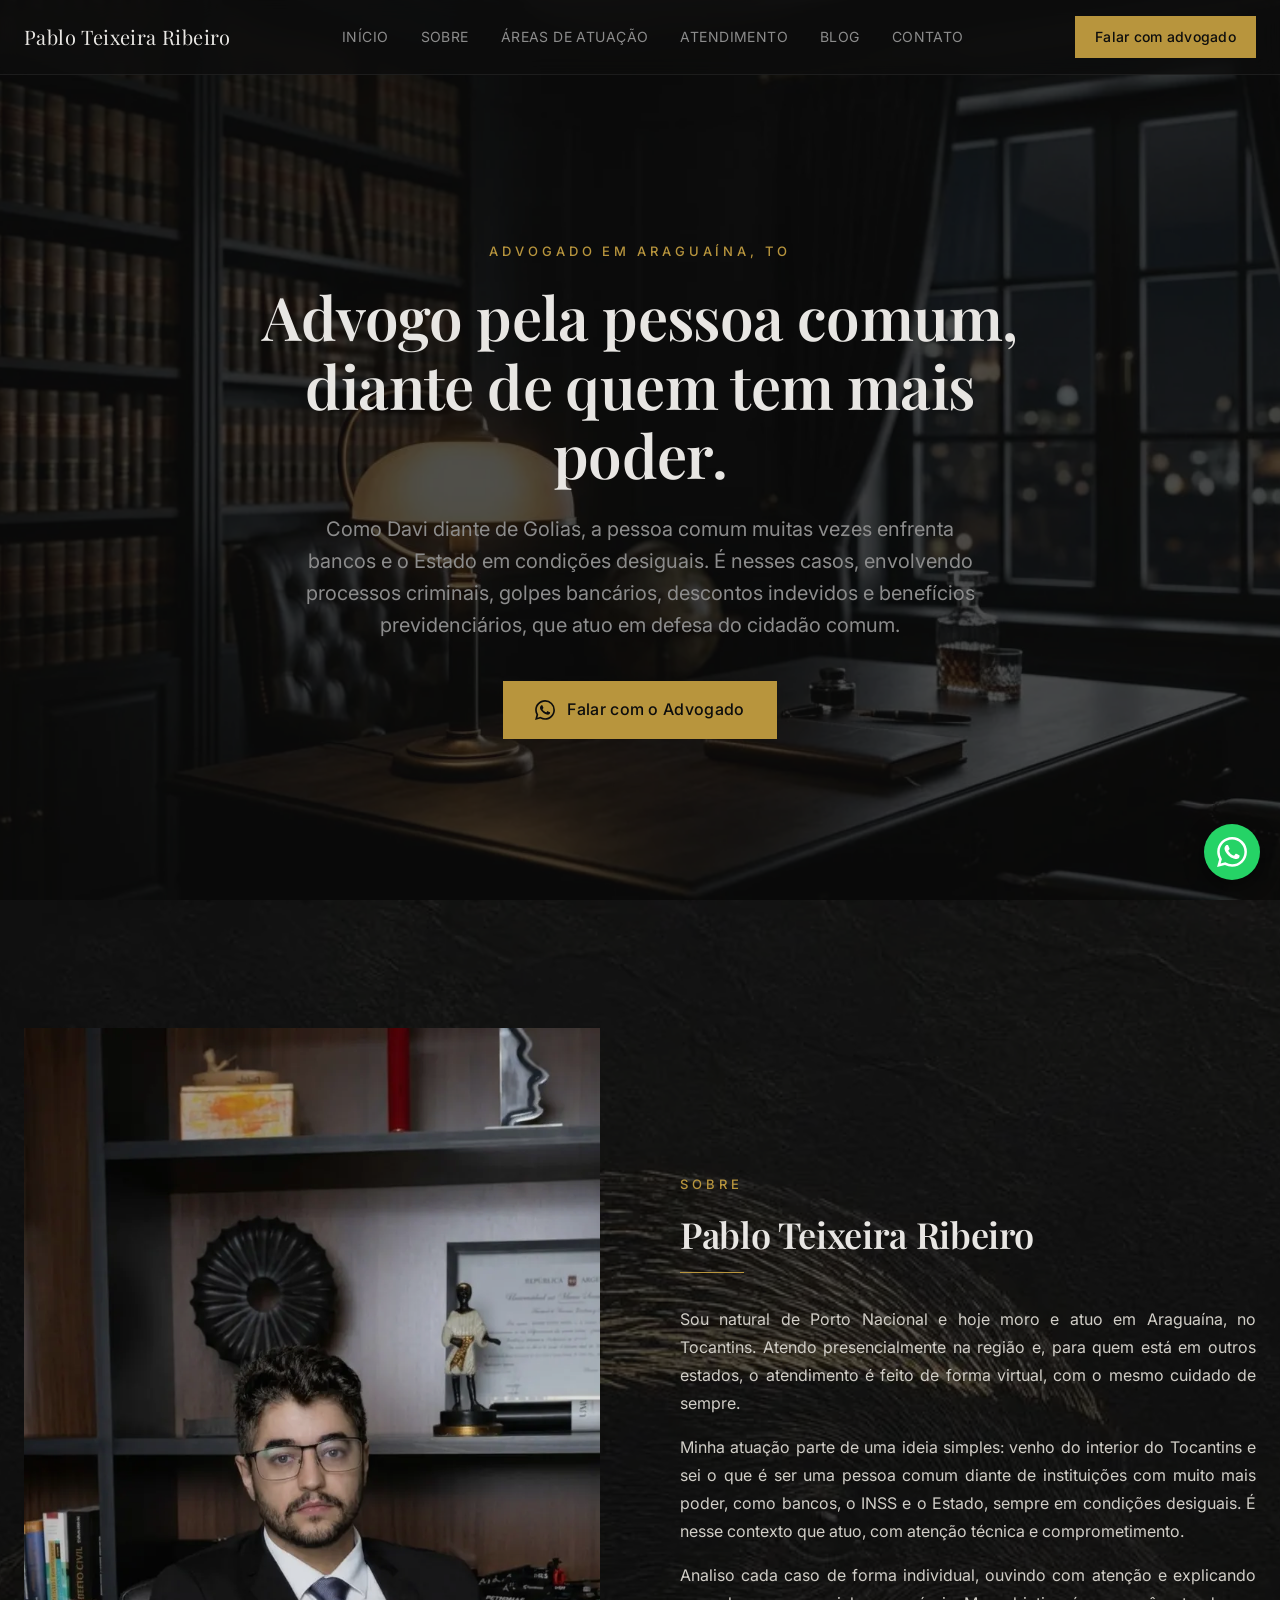
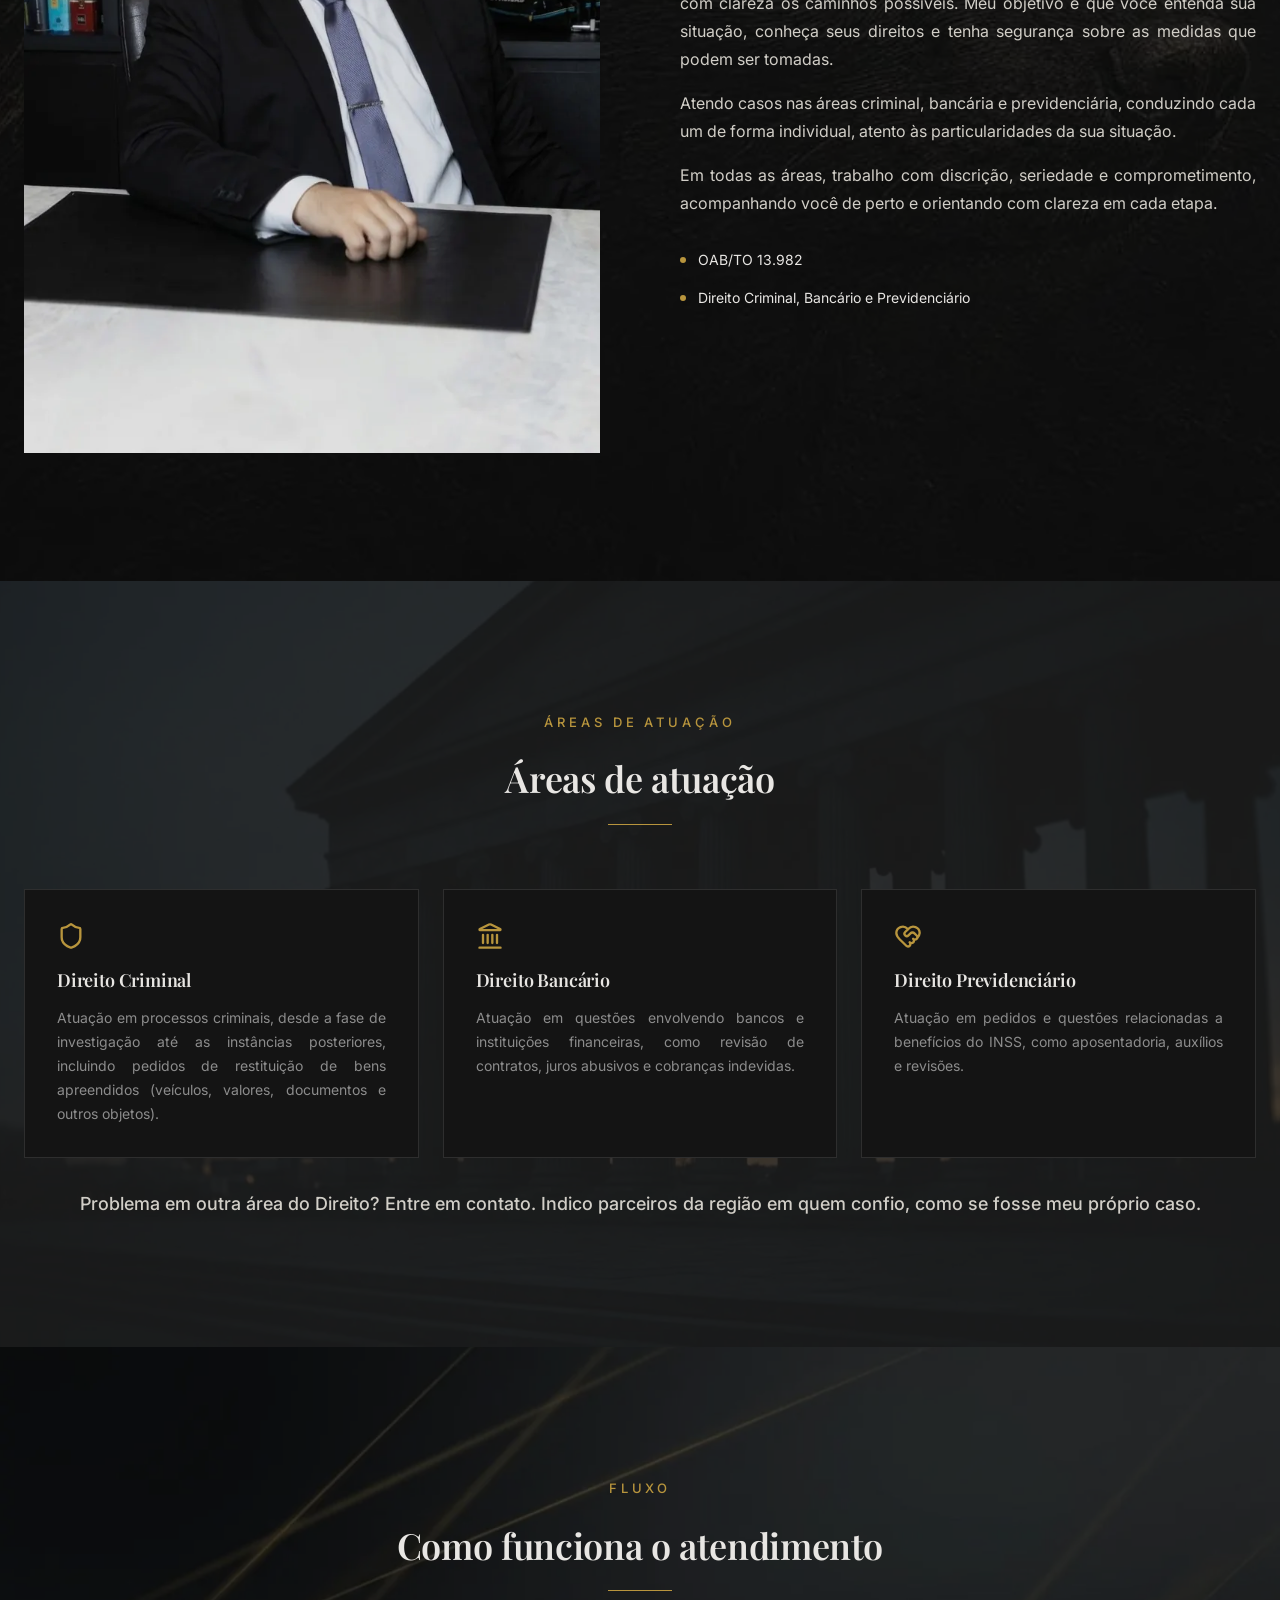
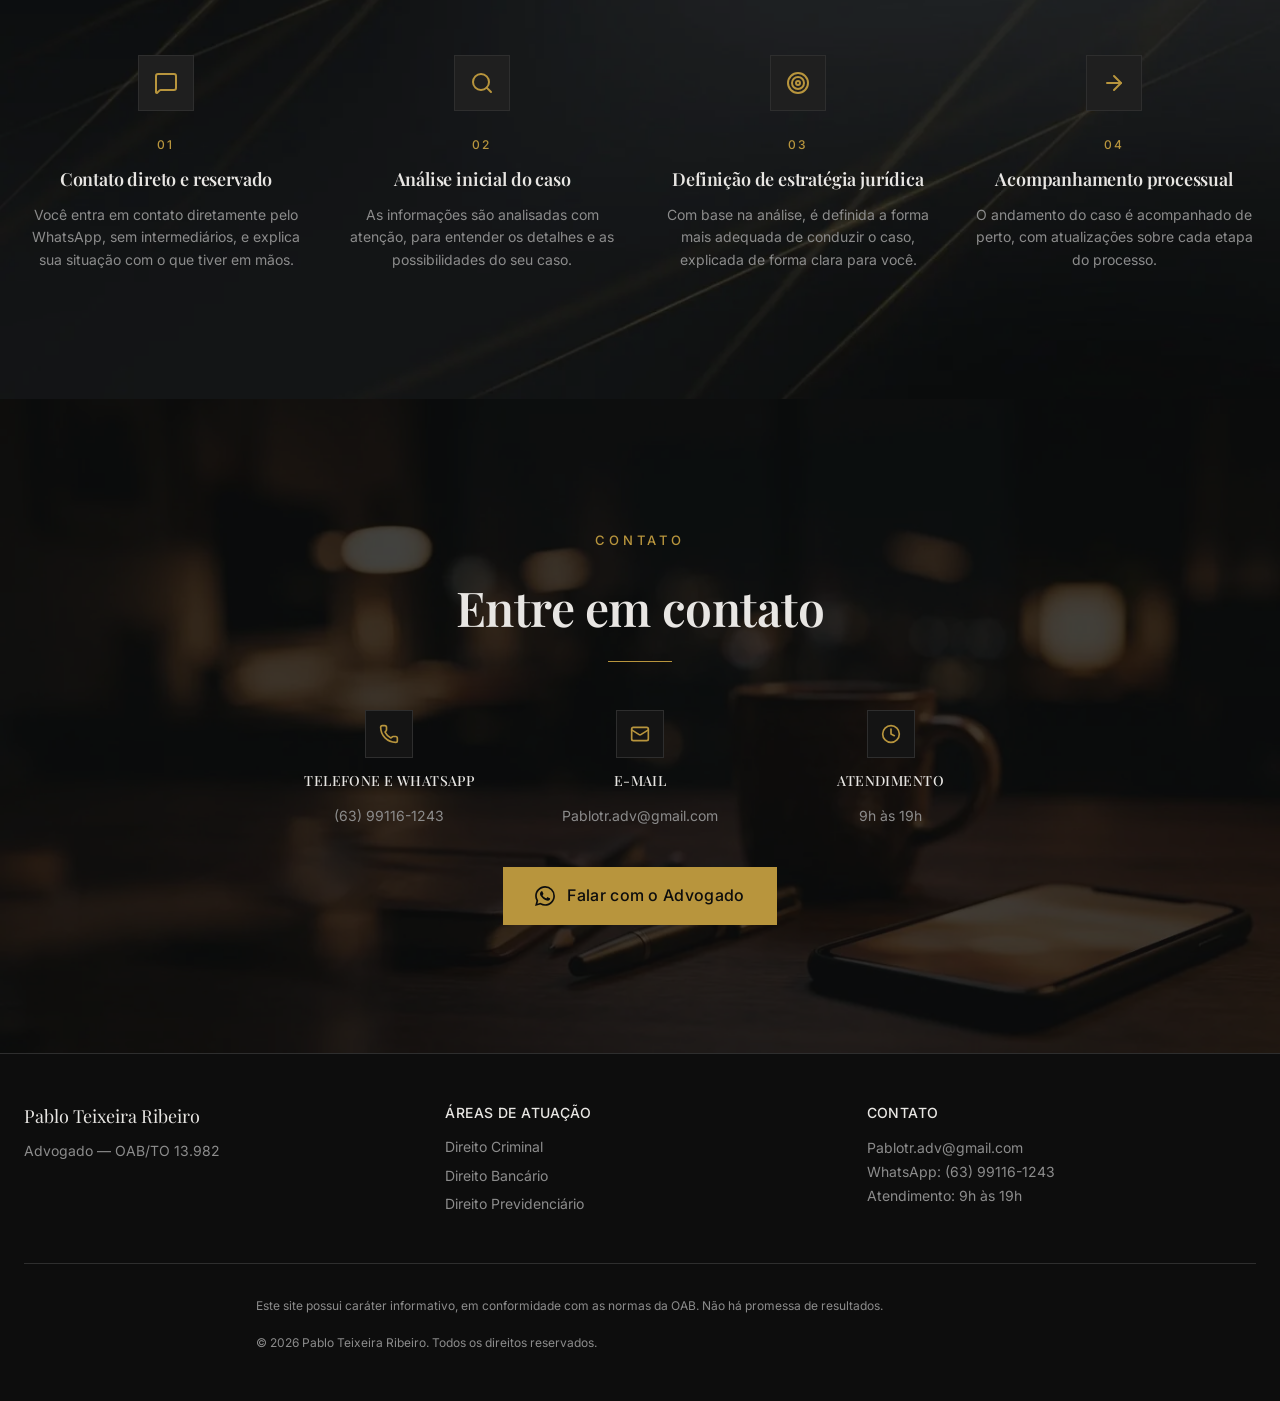
==== commit 91d1af02: "Melhora carregamento, ordem das seções e contato pelo WhatsApp - Página abre pelo topo: seção Início" ====
--- a/index.html
+++ b/index.html
@@ -209,7 +209,19 @@
   .contact-item h3{font-size:14px;font-weight:500;color:var(--foreground);text-transform:uppercase;letter-spacing:0.03em;}
   .contact-item p, .contact-item a{font-size:14px;color:var(--muted-foreground);}
   .contact-item a:hover{color:var(--foreground);}
-  @media (min-width:640px){ .contact-grid{grid-template-columns:1fr 1fr;} }
+  @media (min-width:640px){ .contact-grid{grid-template-columns:repeat(3,1fr);max-width:720px;} }
+
+  /* WHATSAPP FLUTUANTE */
+  .wa-float{
+    position:fixed;right:20px;bottom:calc(20px + env(safe-area-inset-bottom));z-index:60;
+    width:56px;height:56px;border-radius:50%;
+    background:#25D366;color:#fff;
+    display:flex;align-items:center;justify-content:center;
+    box-shadow:0 6px 20px rgba(0,0,0,0.45);
+    transition:transform .2s ease;
+  }
+  .wa-float:hover{transform:scale(1.06);}
+  .wa-float svg{width:30px;height:30px;}
 
   /* FOOTER */
   footer{padding:48px 0;border-top:1px solid var(--border);background:var(--background);}
@@ -261,12 +273,28 @@
   </div>
 </header>
 
+<section id="inicio" class="hero">
+  <img class="hero-bg" fetchpriority="high" src="/img/inicio-fundo.webp" width="1376" height="768" alt="">
+  <div class="hero-overlay"></div>
+  <div class="hero-inner">
+    <span class="eyebrow hero-eyebrow">Advogado em Araguaína, TO</span>
+    <h1>Advogo pela pessoa comum, diante de quem tem mais poder.</h1>
+    <p class="lead">Como Davi diante de Golias, a pessoa comum muitas vezes enfrenta bancos e o Estado em condições desiguais. É nesses casos, envolvendo processos criminais, golpes bancários, descontos indevidos e benefícios previdenciários, que atuo em defesa do cidadão comum.</p>
+    <div class="btn-row">
+      <a class="btn btn-primary" href="https://wa.me/5563991161243?text=Ol%C3%A1%2C%20vim%20pelo%20site%20e%20gostaria%20de%20falar%20sobre%20o%20meu%20caso." target="_blank" rel="noopener noreferrer">
+        <svg viewBox="0 0 24 24" fill="currentColor"><path d="M17.472 14.382c-.297-.149-1.758-.867-2.03-.967-.273-.099-.471-.148-.67.15-.197.297-.767.966-.94 1.164-.173.199-.347.223-.644.075-.297-.15-1.255-.463-2.39-1.475-.883-.788-1.48-1.761-1.653-2.059-.173-.297-.018-.458.13-.606.134-.133.298-.347.446-.52.149-.174.198-.298.298-.497.099-.198.05-.371-.025-.52-.075-.149-.669-1.612-.916-2.207-.242-.579-.487-.5-.669-.51-.173-.008-.371-.01-.57-.01-.198 0-.52.074-.792.372-.272.297-1.04 1.016-1.04 2.479 0 1.462 1.065 2.875 1.213 3.074.149.198 2.096 3.2 5.077 4.487.709.306 1.262.489 1.694.625.712.227 1.36.195 1.871.118.571-.085 1.758-.719 2.006-1.413.248-.694.248-1.289.173-1.413-.074-.124-.272-.198-.57-.347m-5.421 7.403h-.004a9.87 9.87 0 01-5.031-1.378l-.361-.214-3.741.982.998-3.648-.235-.374a9.86 9.86 0 01-1.51-5.26c.001-5.45 4.436-9.884 9.888-9.884 2.64 0 5.122 1.03 6.988 2.898a9.825 9.825 0 012.893 6.994c-.003 5.45-4.437 9.884-9.885 9.884m8.413-18.297A11.815 11.815 0 0012.05 0C5.495 0 .16 5.335.157 11.892c0 2.096.547 4.142 1.588 5.945L.057 24l6.305-1.654a11.882 11.882 0 005.683 1.448h.005c6.554 0 11.89-5.335 11.893-11.893a11.821 11.821 0 00-3.48-8.413z"/></svg>
+        Falar com o Advogado
+      </a>
+    </div>
+  </div>
+</section>
+
 <section id="sobre" class="sobre-section">
-  <img class="sobre-bg" src="[data-uri]" alt="">
+  <img class="sobre-bg" loading="lazy" decoding="async" src="/img/sobre-fundo.webp" width="1280" height="721" alt="">
   <div class="sobre-overlay"></div>
   <div class="wrap about-grid">
     <div class="about-photo">
-      <img src="[data-uri]